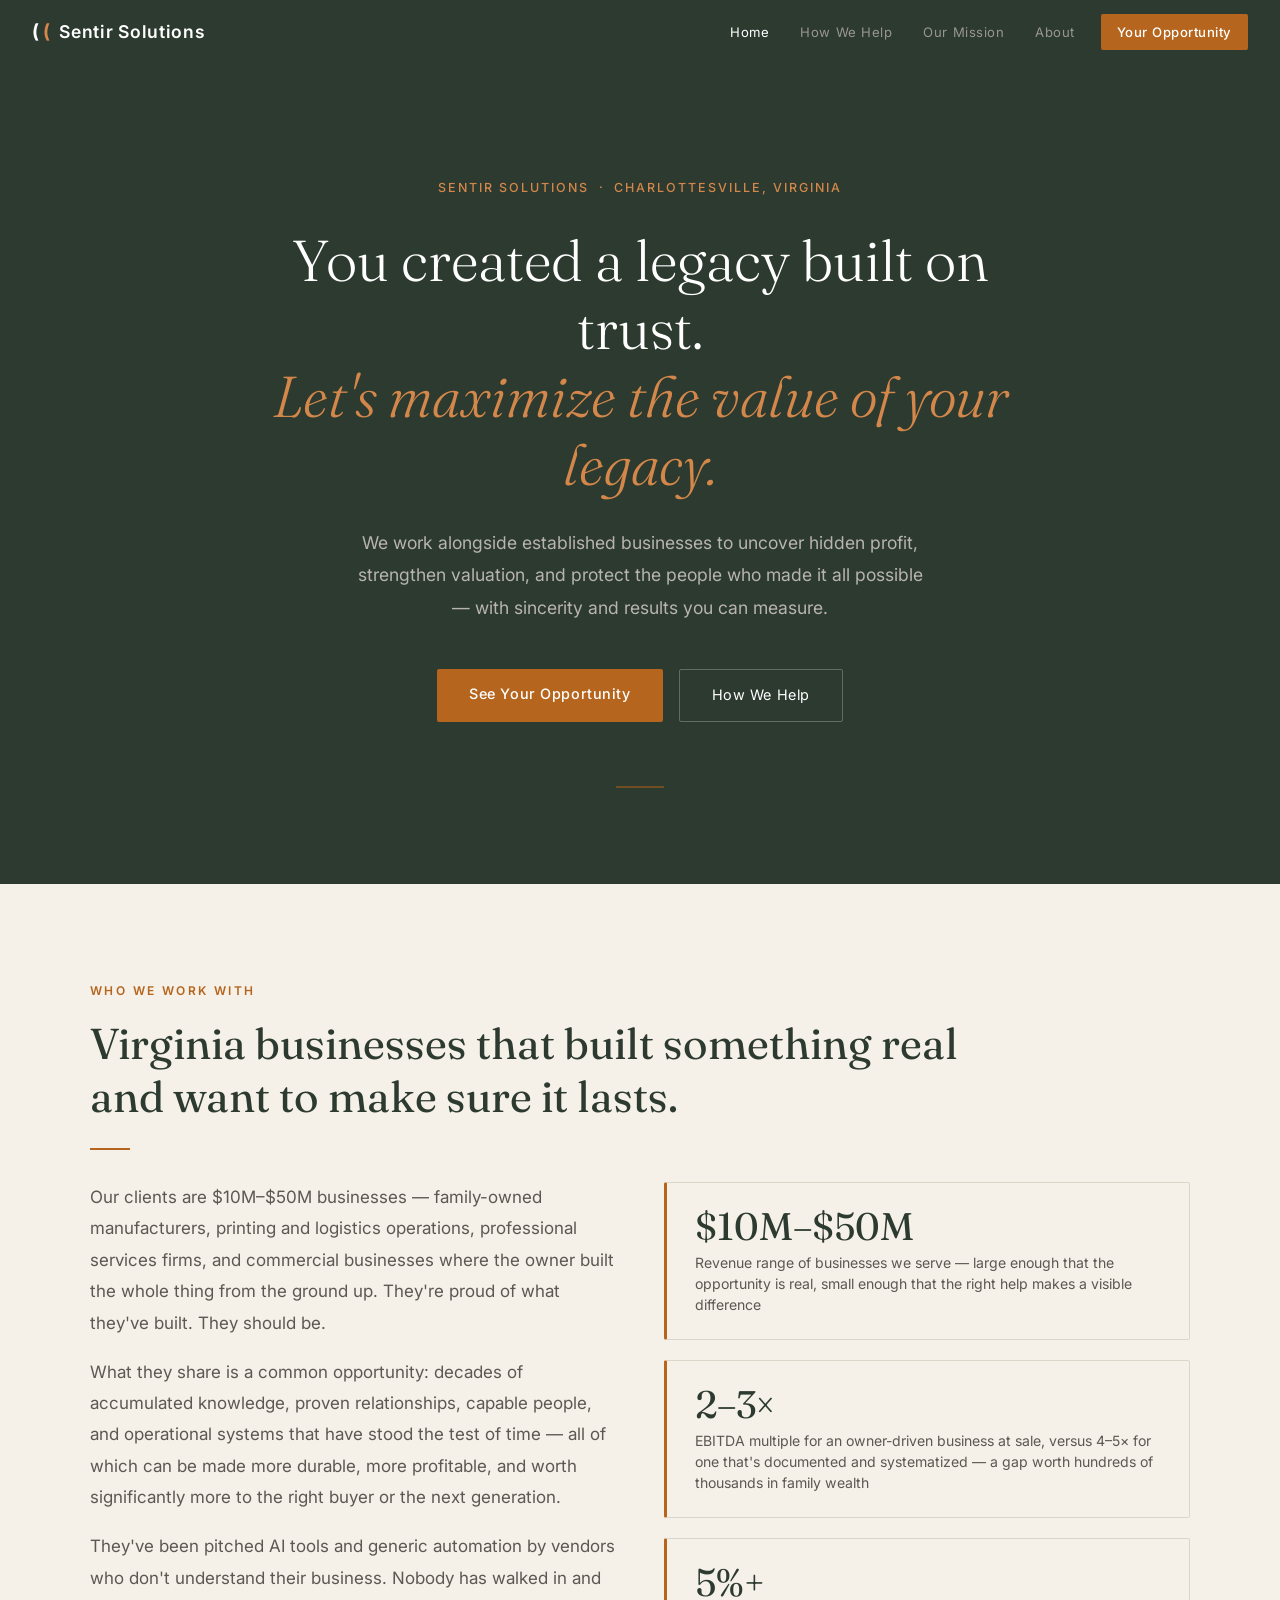
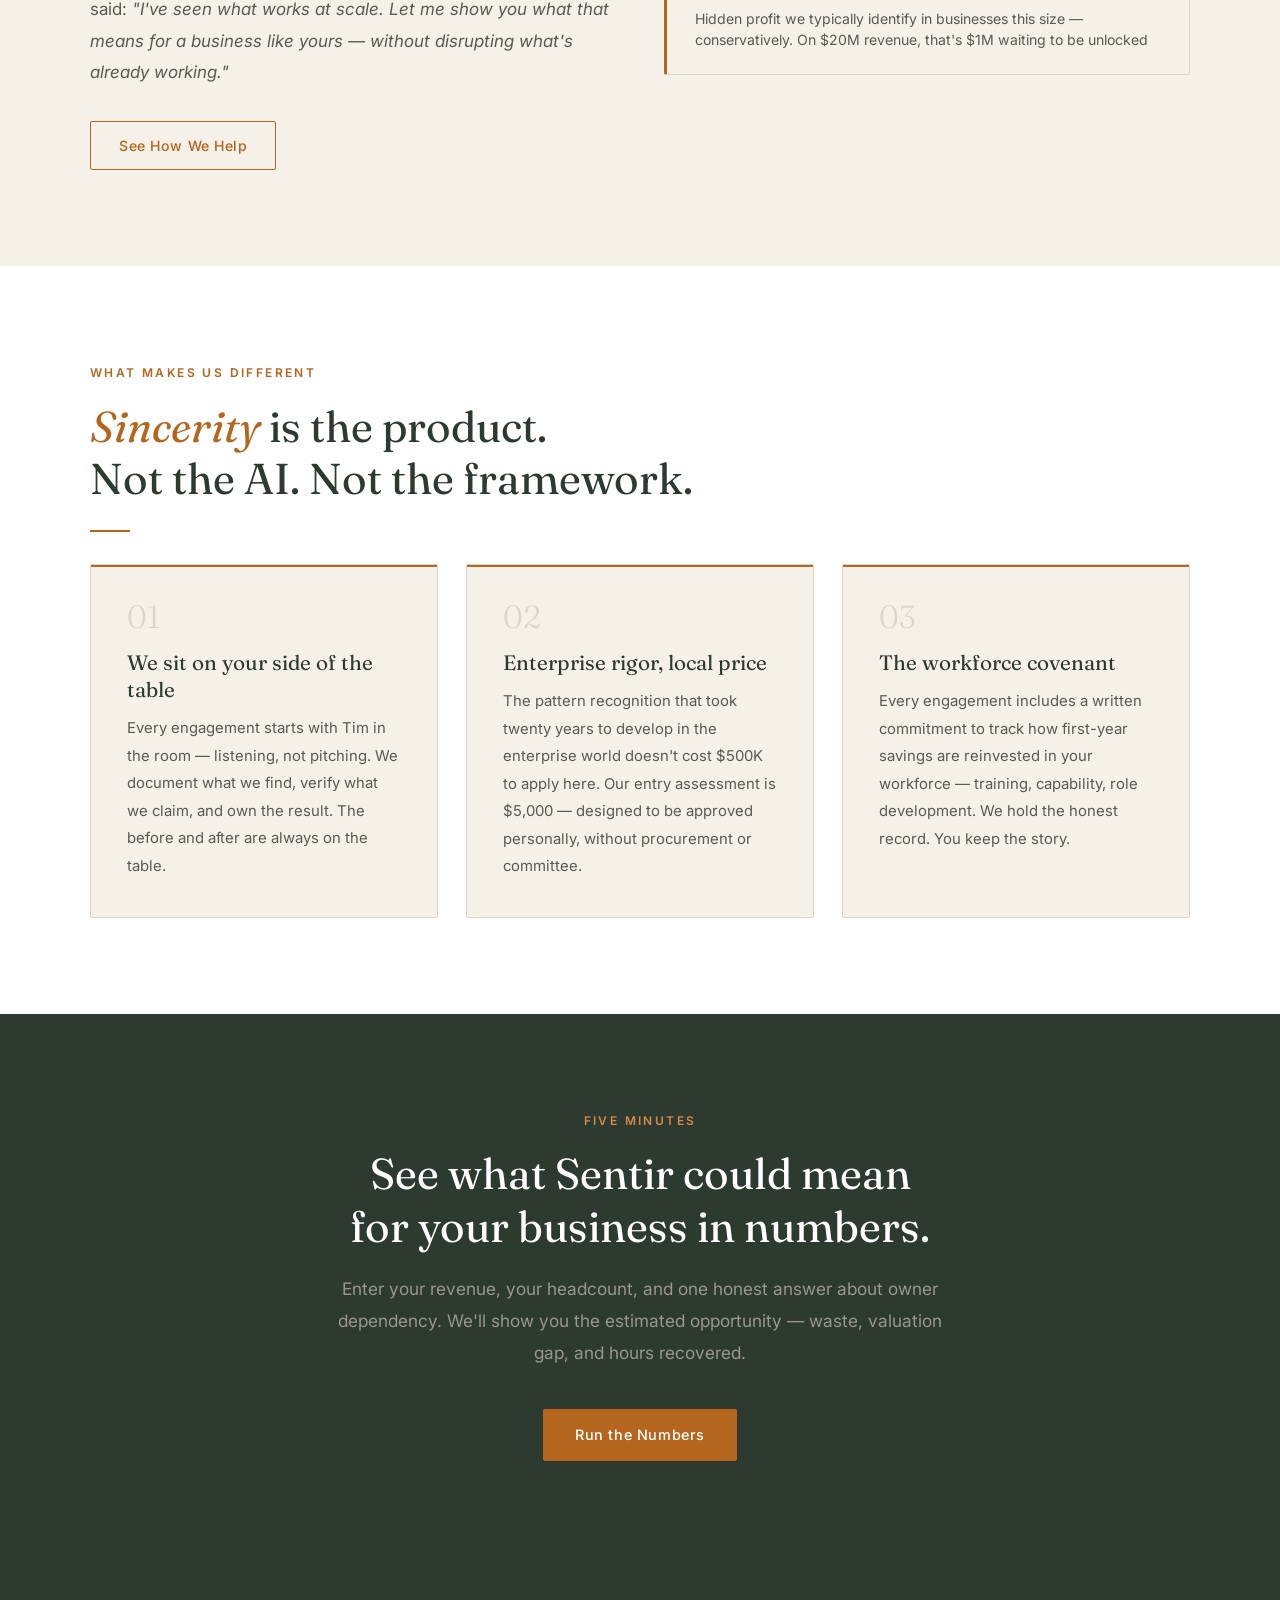
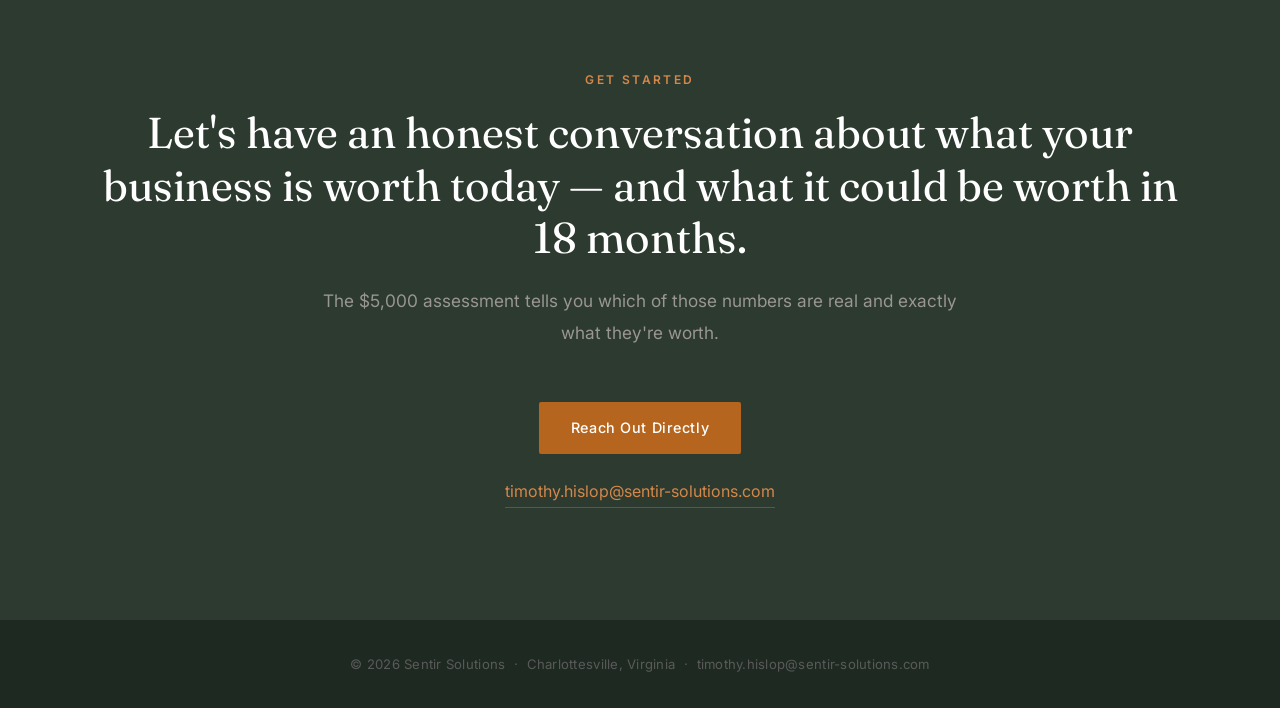
==== index.html @ d2f342bb "fix to site scrolling and mail message" ====
<!DOCTYPE html>
<html lang="en">
<head>
  <meta charset="UTF-8" />
  <meta name="viewport" content="width=device-width, initial-scale=1.0" />
  <title>Sentir Solutions — Real Results for Established Businesses</title>
  <meta name="description" content="Sentir helps Virginia businesses ($10M–$50M) unlock hidden profit, strengthen their people and systems, and increase valuation — with sincerity and measurable results." />
  <link rel="preconnect" href="https://fonts.googleapis.com" />
  <link rel="preconnect" href="https://fonts.gstatic.com" crossorigin />
  <link href="https://fonts.googleapis.com/css2?family=Fraunces:ital,opsz,wght@0,9..144,300;0,9..144,400;0,9..144,600;1,9..144,300&family=Inter:wght@300;400;500;600&display=swap" rel="stylesheet" />
  <link rel="stylesheet" href="css/styles.css" />
</head>
<body>

  <nav>
    <a class="nav-logo" href="index.html"><span class="mark-pipe1">(</span><span class="mark-pipe2">(</span> Sentir Solutions</a>
    <div class="nav-links">
      <a href="index.html" class="nav-link active">Home</a>
      <a href="how-we-help.html" class="nav-link">How We Help</a>
      <a href="mission.html" class="nav-link">Our Mission</a>
      <a href="about.html" class="nav-link">About</a>
      <a href="opportunity.html" class="nav-link cta">Your Opportunity</a>
    </div>
  </nav>

  <!-- HERO -->
  <section class="hero">
    <p class="hero-eyebrow">Sentir Solutions &nbsp;·&nbsp; Charlottesville, Virginia</p>
    <h1>You created a legacy built on trust.<br /><em>Let's maximize the value of your legacy.</em></h1>
    <p class="hero-sub">
      We work alongside established businesses to uncover hidden profit, strengthen valuation,
      and protect the people who made it all possible — with sincerity and results you can measure.
    </p>
    <div class="hero-actions">
      <a href="opportunity.html" class="btn-primary">See Your Opportunity</a>
      <a href="how-we-help.html" class="btn-ghost">How We Help</a>
    </div>
    <div class="hero-rule"></div>
  </section>

  <!-- WHO WE WORK WITH -->
  <section>
    <div class="container">
      <p class="section-label fade-in">Who We Work With</p>
      <h2 class="fade-in">Virginia businesses that built something real<br />and want to make sure it lasts.</h2>
      <div class="divider fade-in"></div>
      <div style="display:grid; grid-template-columns:1fr 1fr; gap:3rem; margin-top:1rem;" class="two-col">
        <div class="fade-in">
          <p style="color:var(--muted); margin-bottom:1.1rem;">
            Our clients are $10M–$50M businesses — family-owned manufacturers, printing and logistics operations,
            professional services firms, and commercial businesses where the owner built the whole thing
            from the ground up. They're proud of what they've built. They should be.
          </p>
          <p style="color:var(--muted); margin-bottom:1.1rem;">
            What they share is a common opportunity: decades of accumulated knowledge, proven relationships,
            capable people, and operational systems that have stood the test of time — all of which
            can be made more durable, more profitable, and worth significantly more to the right buyer
            or the next generation.
          </p>
          <p style="color:var(--muted);">
            They've been pitched AI tools and generic automation by vendors who don't understand
            their business. Nobody has walked in and said: <em>"I've seen what works at scale.
            Let me show you what that means for a business like yours — without disrupting what's already working."</em>
          </p>
          <div style="margin-top:2rem;">
            <a href="how-we-help.html" class="btn-outline">See How We Help</a>
          </div>
        </div>
        <div style="display:flex; flex-direction:column; gap:1.25rem;" class="fade-in">
          <div class="stat-card">
            <div class="number">$10M–$50M</div>
            <div class="label">Revenue range of businesses we serve — large enough that the opportunity is real, small enough that the right help makes a visible difference</div>
          </div>
          <div class="stat-card">
            <div class="number">2–3×</div>
            <div class="label">EBITDA multiple for an owner-driven business at sale, versus 4–5× for one that's documented and systematized — a gap worth hundreds of thousands in family wealth</div>
          </div>
          <div class="stat-card">
            <div class="number">5%+</div>
            <div class="label">Hidden profit we typically identify in businesses this size — conservatively. On $20M revenue, that's $1M waiting to be unlocked</div>
          </div>
        </div>
      </div>
    </div>
  </section>

  <!-- WHAT MAKES SENTIR DIFFERENT -->
  <section class="alt">
    <div class="container">
      <p class="section-label fade-in">What Makes Us Different</p>
      <h2 class="fade-in"><em>Sincerity</em> is the product.<br />Not the AI. Not the framework.</h2>
      <div class="divider fade-in"></div>
      <div style="display:grid; grid-template-columns:repeat(3,1fr); gap:1.75rem; margin-top:1rem;" class="three-col">
        <div class="card fade-in">
          <div class="card-number">01</div>
          <h3>We sit on your side of the table</h3>
          <p style="font-size:0.93rem; color:var(--muted);">
            Every engagement starts with Tim in the room — listening, not pitching.
            We document what we find, verify what we claim, and own the result.
            The before and after are always on the table.
          </p>
        </div>
        <div class="card fade-in">
          <div class="card-number">02</div>
          <h3>Enterprise rigor, local price</h3>
          <p style="font-size:0.93rem; color:var(--muted);">
            The pattern recognition that took twenty years to develop in the enterprise world
            doesn't cost $500K to apply here. Our entry assessment is $5,000 — designed
            to be approved personally, without procurement or committee.
          </p>
        </div>
        <div class="card fade-in">
          <div class="card-number">03</div>
          <h3>The workforce covenant</h3>
          <p style="font-size:0.93rem; color:var(--muted);">
            Every engagement includes a written commitment to track how first-year savings
            are reinvested in your workforce — training, capability, role development.
            We hold the honest record. You keep the story.
          </p>
        </div>
      </div>
    </div>
  </section>

  <!-- CALCULATOR CTA -->
  <section style="background:var(--dark); color:#fff; text-align:center; padding:6rem 2rem;">
    <div class="container">
      <p class="section-label light fade-in">Five Minutes</p>
      <h2 class="light fade-in">See what Sentir could mean<br />for your business in numbers.</h2>
      <p class="lead light fade-in" style="margin:1.25rem auto 2.5rem;">
        Enter your revenue, your headcount, and one honest answer about owner dependency.
        We'll show you the estimated opportunity — waste, valuation gap, and hours recovered.
      </p>
      <a href="opportunity.html" class="btn-primary fade-in">Run the Numbers</a>
    </div>
  </section>

  <!-- CONTACT -->
  <section class="contact-section">
    <div class="container">
      <p class="section-label light fade-in">Get Started</p>
      <h2 class="light fade-in">
        Let's have an honest conversation about what your business is worth today —
        and what it could be worth in 18 months.
      </h2>
      <p class="lead light fade-in" style="margin:1.25rem auto 0;">
        The $5,000 assessment tells you which of those numbers are real and exactly what they're worth.
      </p>
      <br />
      <a class="btn-primary fade-in" href="mailto:timothy.hislop@sentir-solutions.com" style="margin-top:1.5rem;">
        Reach Out Directly
      </a>
      <br />
      <a class="contact-email fade-in" href="mailto:timothy.hislop@sentir-solutions.com">timothy.hislop@sentir-solutions.com</a>
    </div>
  </section>

  <footer>
    <p>© 2026 Sentir Solutions &nbsp;·&nbsp; Charlottesville, Virginia &nbsp;·&nbsp;
      <a href="mailto:timothy.hislop@sentir-solutions.com">timothy.hislop@sentir-solutions.com</a>
    </p>
  </footer>

  <script>
    const observer = new IntersectionObserver(
      (entries) => entries.forEach(e => e.isIntersecting && e.target.classList.add('visible')),
      { threshold: 0.12, rootMargin: '0px 0px -40px 0px' }
    );
    document.querySelectorAll('.fade-in').forEach(el => observer.observe(el));
  </script>
</body>
</html>
---- css/styles.css ----
/* ============================================================
   Sentir Solutions — Shared Stylesheet
   ============================================================ */

*, *::before, *::after { box-sizing: border-box; margin: 0; padding: 0; }

:root {
  --bg:        #F5F0E8;  /* Cream — background / fills */
  --bg-alt:    #FFFFFF;  /* White — base */
  --dark:      #2C3A2F;  /* Forest Green — primary dominant */
  --darker:    #1E2A21;  /* Deeper Forest Green — footer */
  --text:      #1A1A1A;
  --muted:     #5C5852;
  --accent:    #B5651D;  /* Copper — accent / contrast */
  --accent-lt: #D4874A;  /* Copper light — for use on dark green backgrounds */
  --border:    #DDD6C8;
  --max:       1100px;
  --nav-h:     64px;
}

html { scroll-behavior: smooth; }

body {
  font-family: 'Inter', sans-serif;
  background: var(--bg);
  color: var(--text);
  font-size: 17px;
  line-height: 1.7;
  -webkit-font-smoothing: antialiased;
}

/* ── GOOGLE FONTS IMPORT ── */
/* Each page links this CSS file after the Google Fonts link tag */

/* ── NAV ── */
nav {
  position: sticky;
  top: 0;
  z-index: 100;
  background: var(--dark);
  padding: 0 2rem;
  height: var(--nav-h);
  display: flex;
  align-items: center;
  justify-content: space-between;
  gap: 1rem;
}

.nav-logo {
  font-family: 'Inter', sans-serif;
  font-weight: 600;
  font-size: 1.1rem;
  color: #FFFFFF;
  letter-spacing: 0.04em;
  text-decoration: none;
  flex-shrink: 0;
  display: flex;
  align-items: center;
  gap: 0.4rem;
}

/* || Sentir Solutions wordmark — Forest Green bg: pipe1=white, pipe2=copper */
.mark-pipe1 {
  color: #FFFFFF;
  font-size: 1.2rem;
  font-weight: 700;
  letter-spacing: -0.1em;
  line-height: 1;
}

.mark-pipe2 {
  color: var(--accent-lt); /* copper on green background */
  font-size: 1.2rem;
  font-weight: 700;
  letter-spacing: 0;
  line-height: 1;
  margin-right: 0.15rem;
}

.nav-links {
  display: flex;
  align-items: center;
  gap: 0.25rem;
}

.nav-link {
  font-family: 'Inter', sans-serif;
  font-size: 0.82rem;
  font-weight: 400;
  letter-spacing: 0.04em;
  color: #9A9690;
  text-decoration: none;
  padding: 0.4rem 0.85rem;
  border-radius: 2px;
  transition: color 0.2s;
  white-space: nowrap;
}

.nav-link:hover { color: #FFFFFF; }
.nav-link.active { color: #FFFFFF; }

.nav-link.cta {
  background: var(--accent);
  color: #FFFFFF;
  font-weight: 500;
  margin-left: 0.5rem;
  padding: 0.45rem 1rem;
  transition: background 0.2s;
}

.nav-link.cta:hover { background: var(--accent-lt); color: #FFFFFF; }
.nav-link.cta.active { background: var(--accent-lt); }

/* ── HERO ── */
.hero {
  background: var(--dark);
  color: #FFFFFF;
  padding: 7rem 2rem 6rem;
  text-align: center;
}

.hero-eyebrow {
  font-size: 0.78rem;
  font-weight: 500;
  letter-spacing: 0.16em;
  text-transform: uppercase;
  color: var(--accent-lt);
  margin-bottom: 1.75rem;
}

.hero h1 {
  font-family: 'Fraunces', serif;
  font-weight: 300;
  font-size: clamp(2.2rem, 5vw, 3.6rem);
  line-height: 1.18;
  max-width: 820px;
  margin: 0 auto 1.75rem;
  color: #FFFFFF;
}

.hero h1 em { font-style: italic; color: var(--accent-lt); }

.hero-sub {
  font-size: 1.1rem;
  color: #B8B4AF;
  max-width: 580px;
  margin: 0 auto 2.75rem;
  line-height: 1.85;
}

.hero-actions {
  display: flex;
  gap: 1rem;
  justify-content: center;
  flex-wrap: wrap;
}

.hero-rule {
  width: 48px;
  height: 2px;
  background: var(--accent);
  margin: 4rem auto 0;
  opacity: 0.5;
}

/* ── BUTTONS ── */
.btn-primary {
  display: inline-block;
  background: var(--accent);
  color: #FFFFFF;
  text-decoration: none;
  font-size: 0.9rem;
  font-weight: 500;
  letter-spacing: 0.04em;
  padding: 0.85rem 2rem;
  border-radius: 2px;
  border: none;
  cursor: pointer;
  transition: background 0.2s;
  font-family: 'Inter', sans-serif;
}

.btn-primary:hover { background: var(--accent-lt); }

.btn-ghost {
  display: inline-block;
  background: transparent;
  color: #FFFFFF;
  text-decoration: none;
  font-size: 0.9rem;
  font-weight: 400;
  letter-spacing: 0.04em;
  padding: 0.85rem 2rem;
  border-radius: 2px;
  border: 1px solid rgba(255,255,255,0.25);
  cursor: pointer;
  transition: border-color 0.2s, color 0.2s;
  font-family: 'Inter', sans-serif;
}

.btn-ghost:hover { border-color: var(--accent-lt); color: var(--accent-lt); }

.btn-outline {
  display: inline-block;
  background: transparent;
  color: var(--accent);
  text-decoration: none;
  font-size: 0.88rem;
  font-weight: 500;
  letter-spacing: 0.04em;
  padding: 0.75rem 1.75rem;
  border-radius: 2px;
  border: 1px solid var(--accent);
  cursor: pointer;
  transition: background 0.2s, color 0.2s;
  font-family: 'Inter', sans-serif;
}

.btn-outline:hover { background: var(--accent); color: #FFFFFF; }

/* ── LAYOUT ── */
.container {
  max-width: var(--max);
  margin: 0 auto;
}

section { padding: 6rem 2rem; }
section.alt { background: var(--bg-alt); }
section.dark { background: var(--dark); color: #FFFFFF; }

/* ── TYPOGRAPHY ── */
.section-label {
  font-size: 0.75rem;
  font-weight: 600;
  letter-spacing: 0.2em;
  text-transform: uppercase;
  color: var(--accent);
  margin-bottom: 1rem;
}

.section-label.light { color: var(--accent-lt); }

h2 {
  font-family: 'Fraunces', serif;
  font-weight: 400;
  font-size: clamp(1.8rem, 3.5vw, 2.7rem);
  line-height: 1.22;
  color: var(--dark);
  margin-bottom: 1.25rem;
}

h2.light { color: #FFFFFF; }
h2 em { font-style: italic; color: var(--accent); }
h2.light em { color: var(--accent-lt); }

h3 {
  font-family: 'Fraunces', serif;
  font-weight: 400;
  font-size: 1.3rem;
  color: var(--dark);
  line-height: 1.3;
  margin-bottom: 0.75rem;
}

.lead {
  font-size: 1.08rem;
  color: var(--muted);
  max-width: 640px;
  line-height: 1.85;
}

.lead.light { color: #9A9690; }

p { line-height: 1.85; }

.divider {
  width: 40px;
  height: 2px;
  background: var(--accent);
  margin: 1.5rem 0 2rem;
}

/* ── CARDS ── */
.card {
  background: var(--bg);
  border: 1px solid var(--border);
  padding: 2.25rem;
  border-radius: 2px;
  position: relative;
}

.card::before {
  content: '';
  position: absolute;
  top: 0; left: 0; right: 0;
  height: 2px;
  background: var(--accent);
}

.card-number {
  font-family: 'Fraunces', serif;
  font-size: 2rem;
  font-weight: 300;
  color: var(--border);
  margin-bottom: 1rem;
  line-height: 1;
}

/* ── STAT CARDS ── */
.stat-card {
  background: var(--bg);
  border: 1px solid var(--border);
  border-left: 3px solid var(--accent);
  padding: 1.5rem 1.75rem;
  border-radius: 2px;
}

.stat-card .number {
  font-family: 'Fraunces', serif;
  font-size: 2.4rem;
  font-weight: 400;
  color: var(--dark);
  line-height: 1;
  margin-bottom: 0.4rem;
}

.stat-card .label {
  font-size: 0.88rem;
  color: var(--muted);
  line-height: 1.5;
}

/* ── CALLOUT BOX ── */
.callout {
  background: var(--dark);
  color: #FFFFFF;
  padding: 2.5rem;
  border-radius: 2px;
}

.callout .callout-label {
  font-size: 0.72rem;
  font-weight: 600;
  letter-spacing: 0.2em;
  text-transform: uppercase;
  color: var(--accent-lt);
  margin-bottom: 1.25rem;
}

.callout blockquote {
  font-family: 'Fraunces', serif;
  font-weight: 300;
  font-size: 1.35rem;
  line-height: 1.55;
  font-style: italic;
}

.callout .callout-note {
  font-size: 0.82rem;
  color: #9A9690;
  margin-top: 1.25rem;
  line-height: 1.6;
}

/* ── CONTACT SECTION ── */
.contact-section {
  background: var(--dark);
  color: #FFFFFF;
  text-align: center;
  padding: 7rem 2rem;
}

.contact-email {
  display: inline-block;
  font-size: 1rem;
  color: var(--accent-lt);
  text-decoration: none;
  border-bottom: 1px solid rgba(196, 160, 106, 0.3);
  padding-bottom: 2px;
  transition: border-color 0.2s;
  margin-top: 1.5rem;
}

.contact-email:hover { border-color: var(--accent-lt); }

/* ── FOOTER ── */
footer {
  background: var(--darker);
  color: #5A5A5A;
  padding: 2rem;
  text-align: center;
  font-size: 0.82rem;
  letter-spacing: 0.02em;
}

footer a { color: #5A5A5A; text-decoration: none; }
footer a:hover { color: var(--accent-lt); }

/* ── FADE IN ── */
.fade-in {
  opacity: 0;
  transform: translateY(18px);
  transition: opacity 0.65s ease, transform 0.65s ease;
}

.fade-in.visible {
  opacity: 1;
  transform: translateY(0);
}

/* ── PAGE HERO (interior pages) ── */
.page-hero {
  background: var(--dark);
  color: #FFFFFF;
  padding: 5rem 2rem 4.5rem;
}

.page-hero h1 {
  font-family: 'Fraunces', serif;
  font-weight: 300;
  font-size: clamp(2rem, 4vw, 3rem);
  line-height: 1.2;
  color: #FFFFFF;
  max-width: 700px;
  margin-bottom: 1rem;
}

.page-hero h1 em { font-style: italic; color: var(--accent-lt); }

.page-hero p {
  font-size: 1.05rem;
  color: #B8B4AF;
  max-width: 560px;
  line-height: 1.85;
}

/* ── RESPONSIVE ── */
@media (max-width: 900px) {
  .two-col { grid-template-columns: 1fr !important; gap: 2.5rem !important; }
  .three-col { grid-template-columns: 1fr !important; }
  .about-sidebar { position: static !important; }
}

@media (max-width: 680px) {
  nav { padding: 0 1.25rem; }
  .nav-links { gap: 0; }
  .nav-link { padding: 0.4rem 0.55rem; font-size: 0.75rem; }
  .nav-link.cta { margin-left: 0.25rem; padding: 0.4rem 0.75rem; }
  .hero { padding: 4.5rem 1.25rem 3.5rem; }
  .page-hero { padding: 3.5rem 1.25rem 3rem; }
  section { padding: 4rem 1.25rem; }
  .contact-section { padding: 5rem 1.25rem; }
}
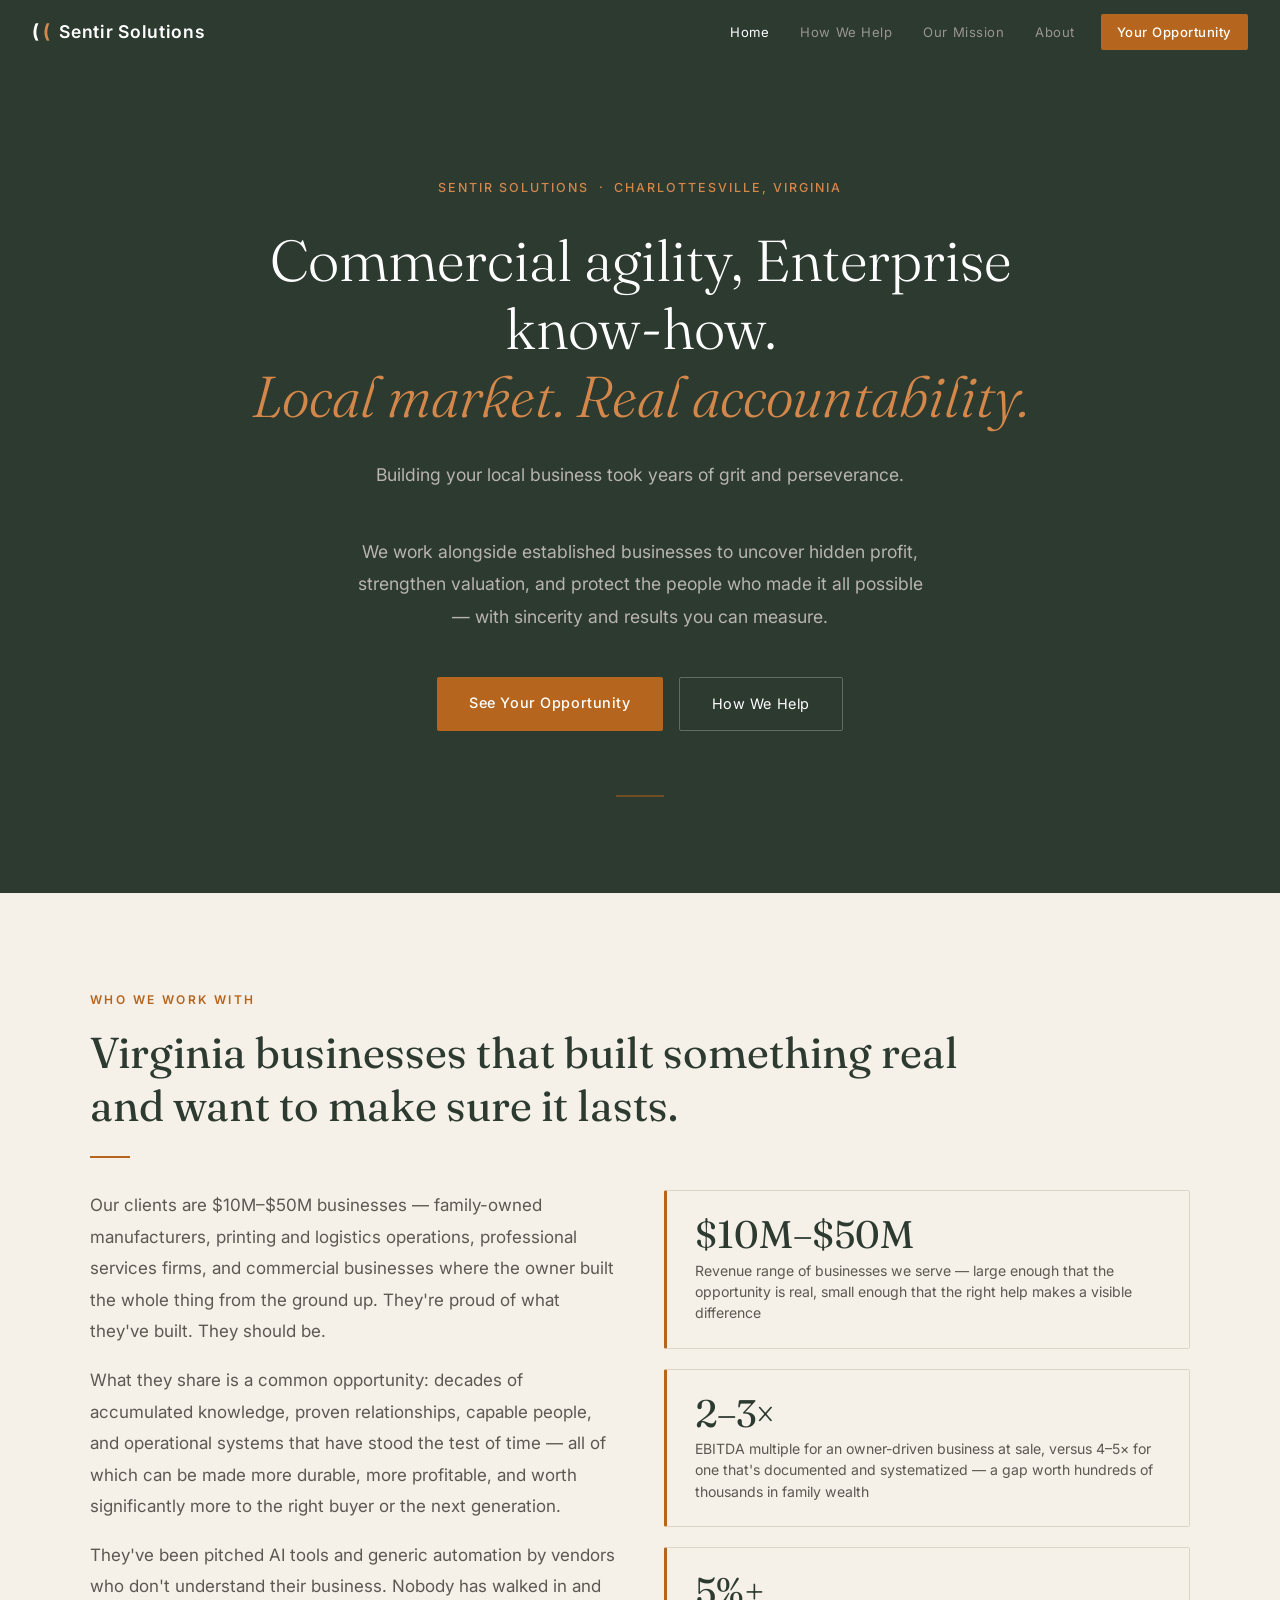
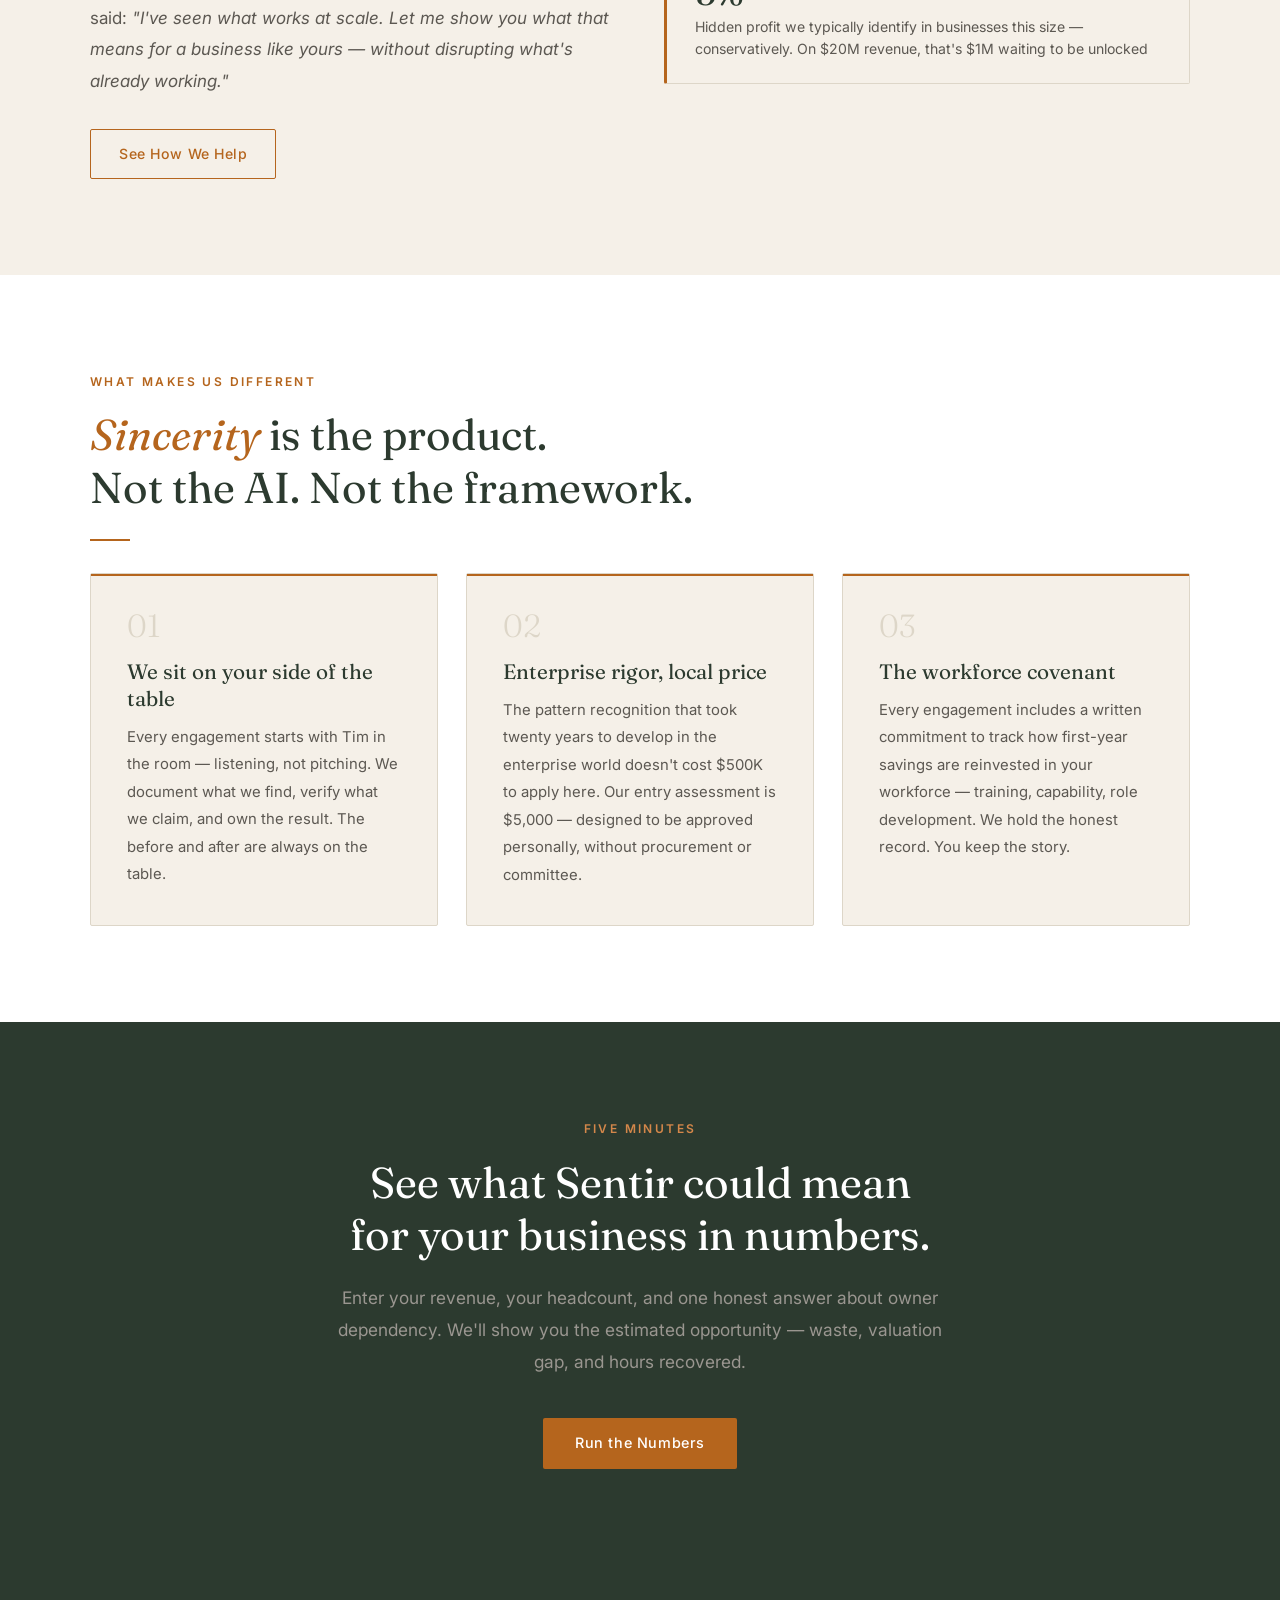
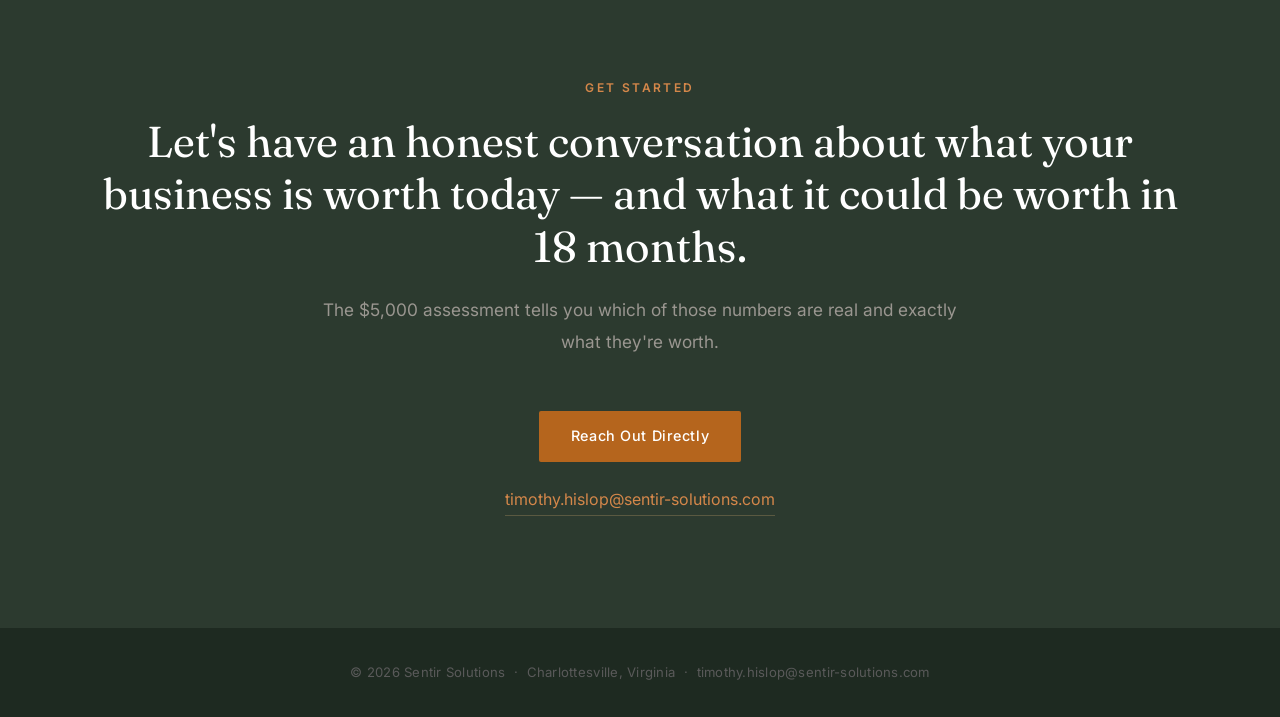
==== commit 57678c83: "Update index.html" ====
--- a/index.html
+++ b/index.html
@@ -26,7 +26,8 @@
   <!-- HERO -->
   <section class="hero">
     <p class="hero-eyebrow">Sentir Solutions &nbsp;·&nbsp; Charlottesville, Virginia</p>
-    <h1>You created a legacy built on trust.<br /><em>Let's maximize the value of your legacy.</em></h1>
+    <h1>Commercial agility, Enterprise know-how.<br /><em>Local market. Real accountability.</em></h1>
+    <p class="hero-sub">Building your local business took years of grit and perseverance.</p>
     <p class="hero-sub">
       We work alongside established businesses to uncover hidden profit, strengthen valuation,
       and protect the people who made it all possible — with sincerity and results you can measure.
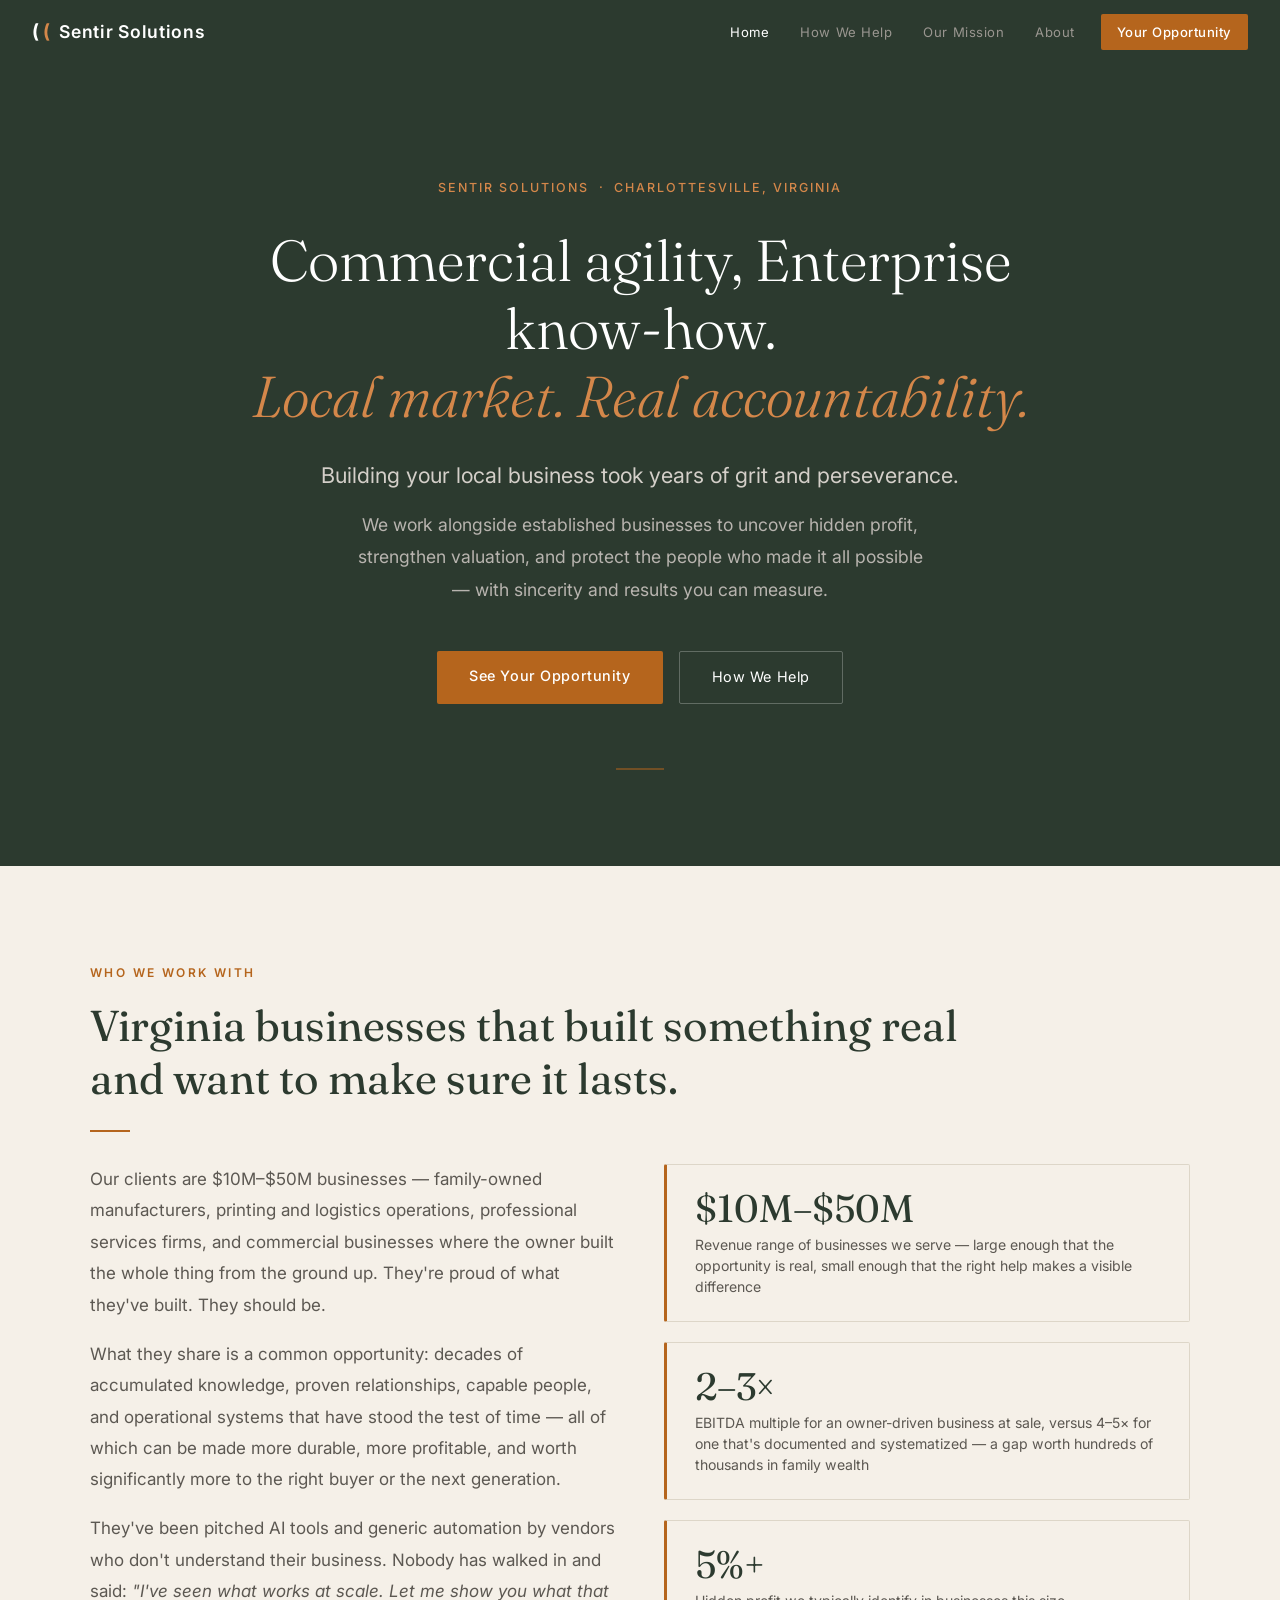
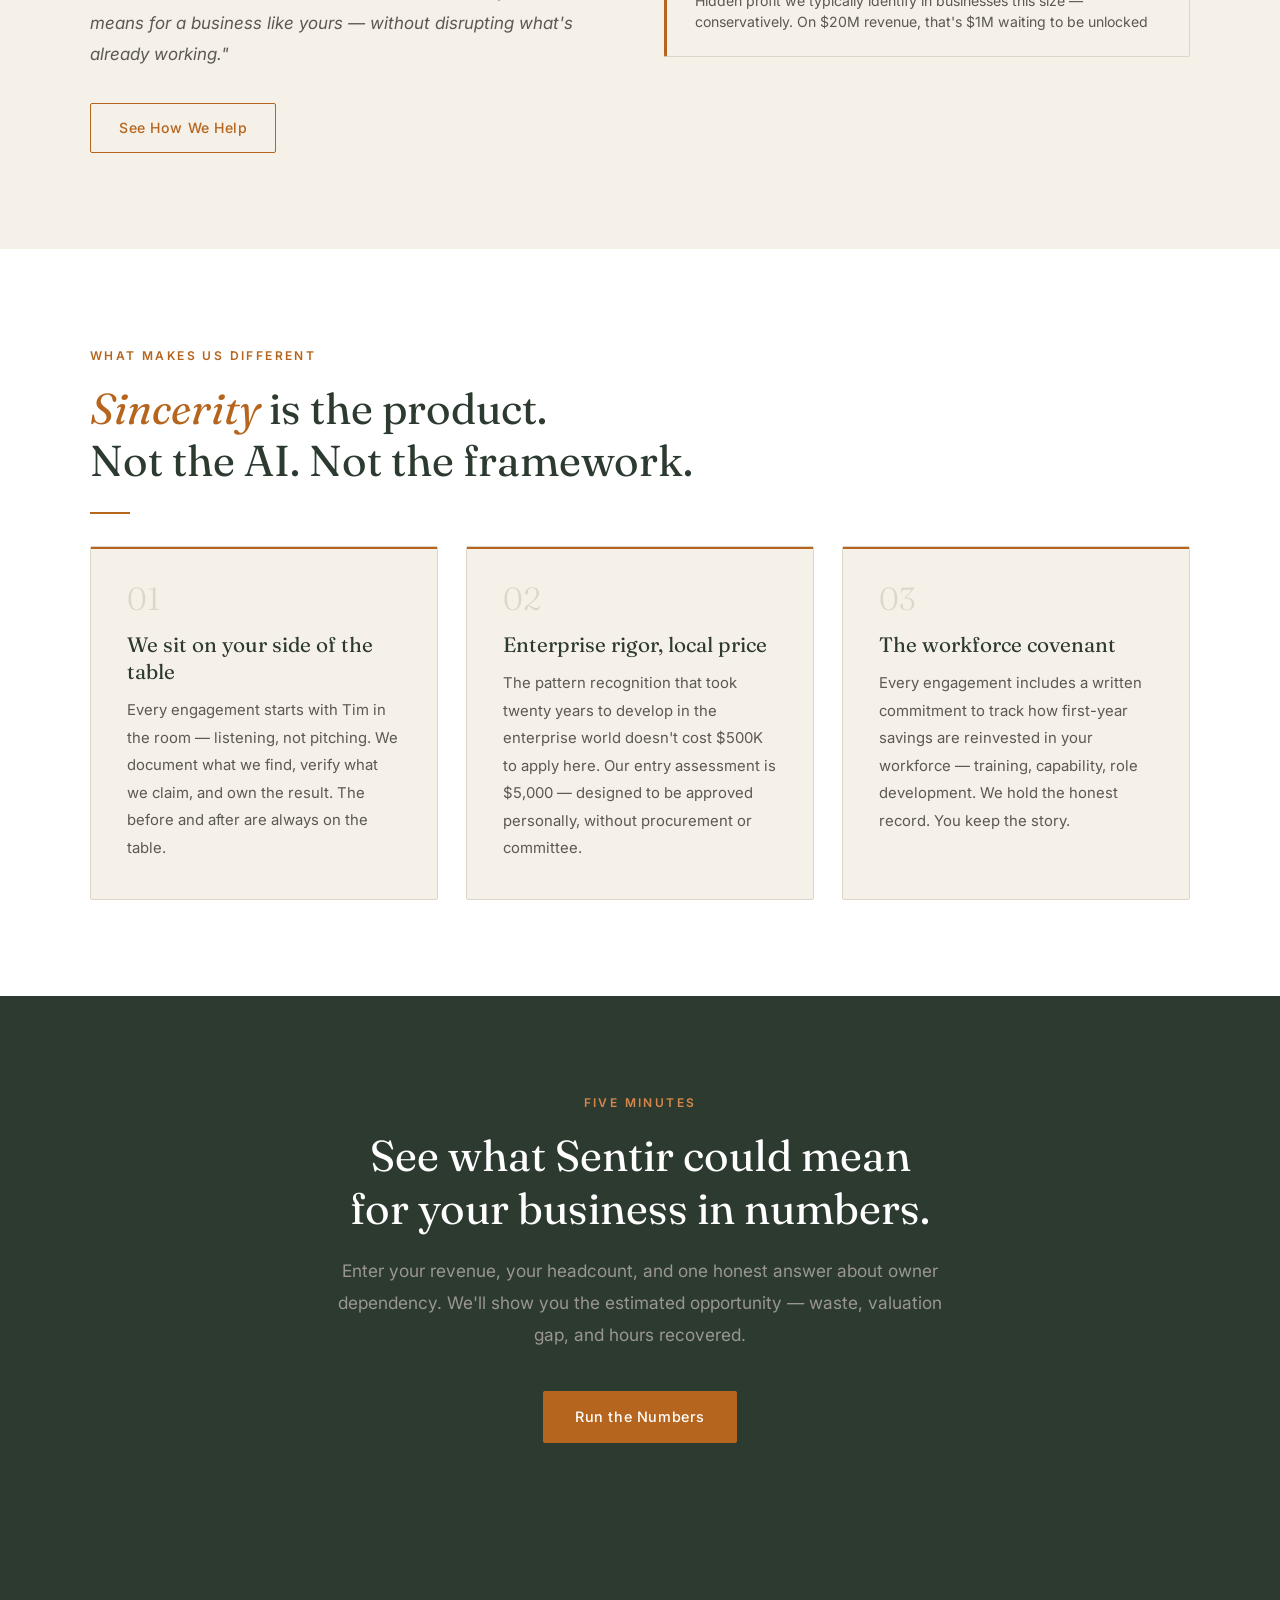
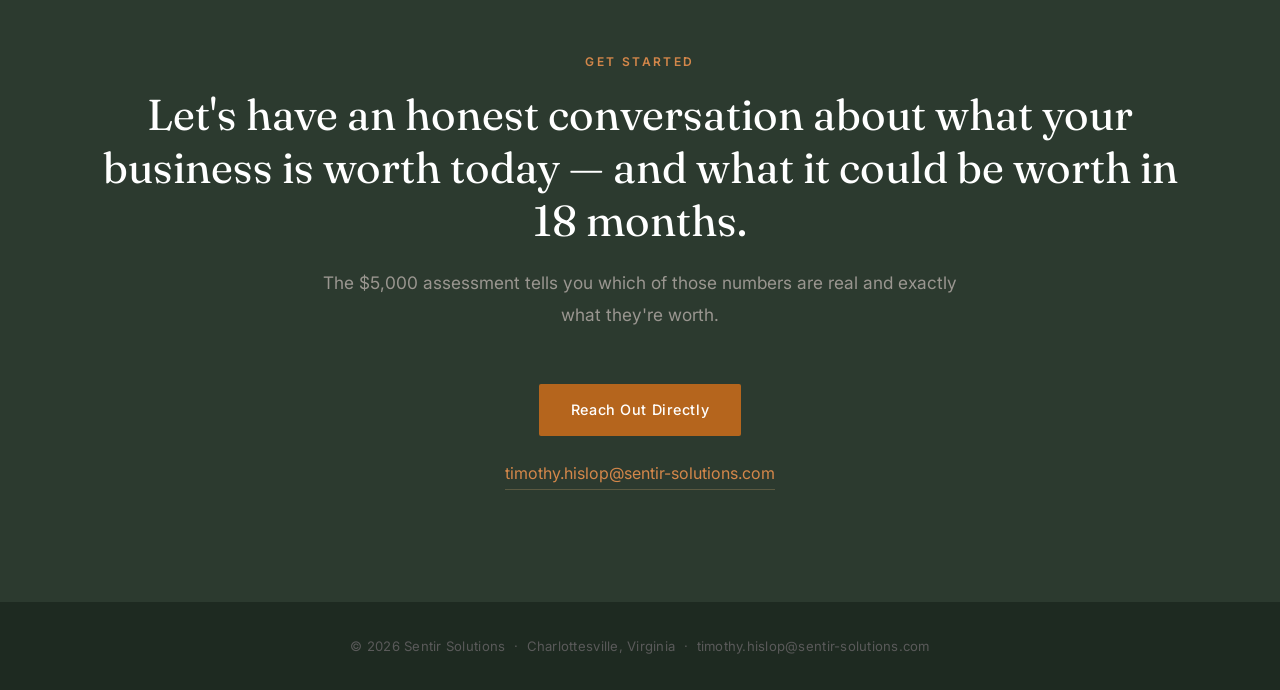
==== commit 5b315a7e: "update pages for new tag line" ====
--- a/index.html
+++ b/index.html
@@ -27,7 +27,7 @@
   <section class="hero">
     <p class="hero-eyebrow">Sentir Solutions &nbsp;·&nbsp; Charlottesville, Virginia</p>
     <h1>Commercial agility, Enterprise know-how.<br /><em>Local market. Real accountability.</em></h1>
-    <p class="hero-sub">Building your local business took years of grit and perseverance.</p>
+    <p class="hero-intro">Building your local business took years of grit and perseverance.</p>
     <p class="hero-sub">
       We work alongside established businesses to uncover hidden profit, strengthen valuation,
       and protect the people who made it all possible — with sincerity and results you can measure.
--- a/css/styles.css
+++ b/css/styles.css
@@ -140,6 +140,14 @@
 
 .hero h1 em { font-style: italic; color: var(--accent-lt); }
 
+.hero-intro {
+  font-size: 1.35rem;
+  color: #D4CFC9;
+  white-space: nowrap;
+  margin: 0 auto 1.1rem;
+  line-height: 1.5;
+}
+
 .hero-sub {
   font-size: 1.1rem;
   color: #B8B4AF;
@@ -450,4 +458,5 @@
   .page-hero { padding: 3.5rem 1.25rem 3rem; }
   section { padding: 4rem 1.25rem; }
   .contact-section { padding: 5rem 1.25rem; }
-}
+  .hero-intro { white-space: normal; font-size: 1.15rem; }
+}
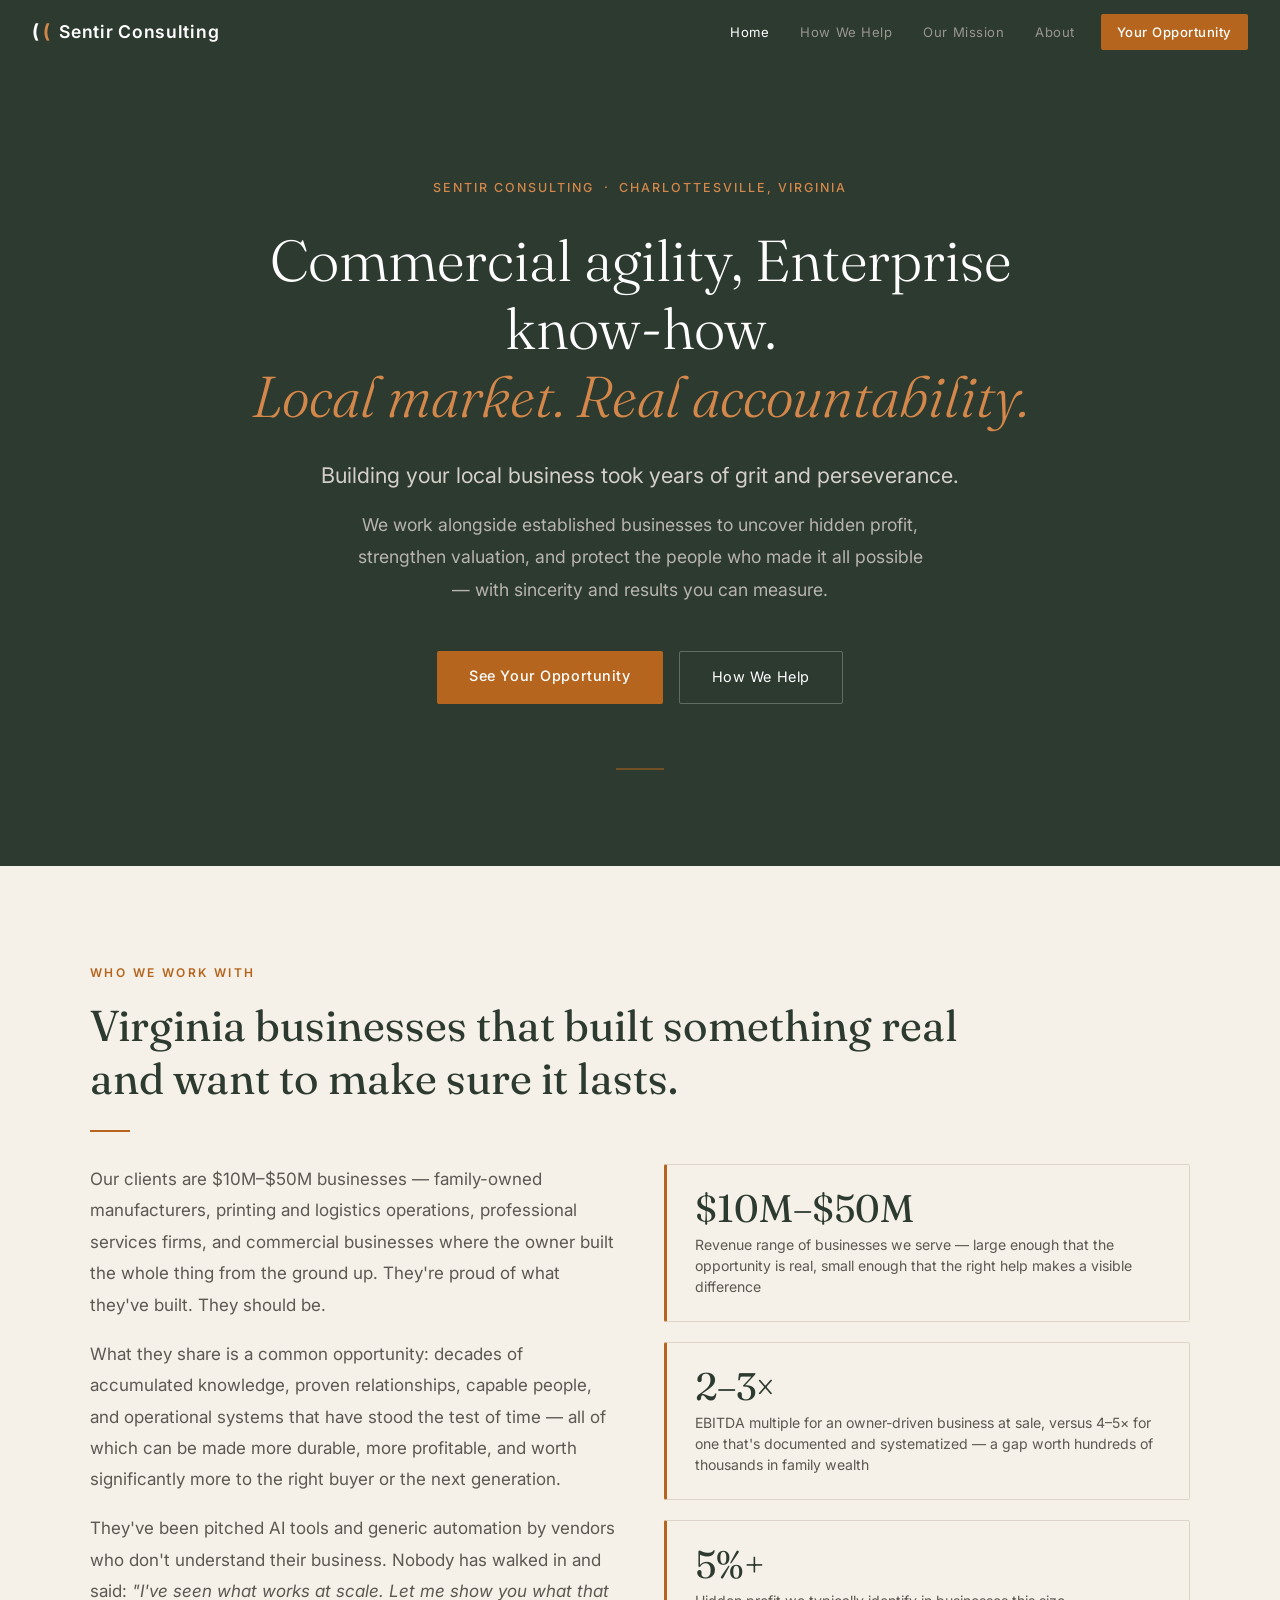
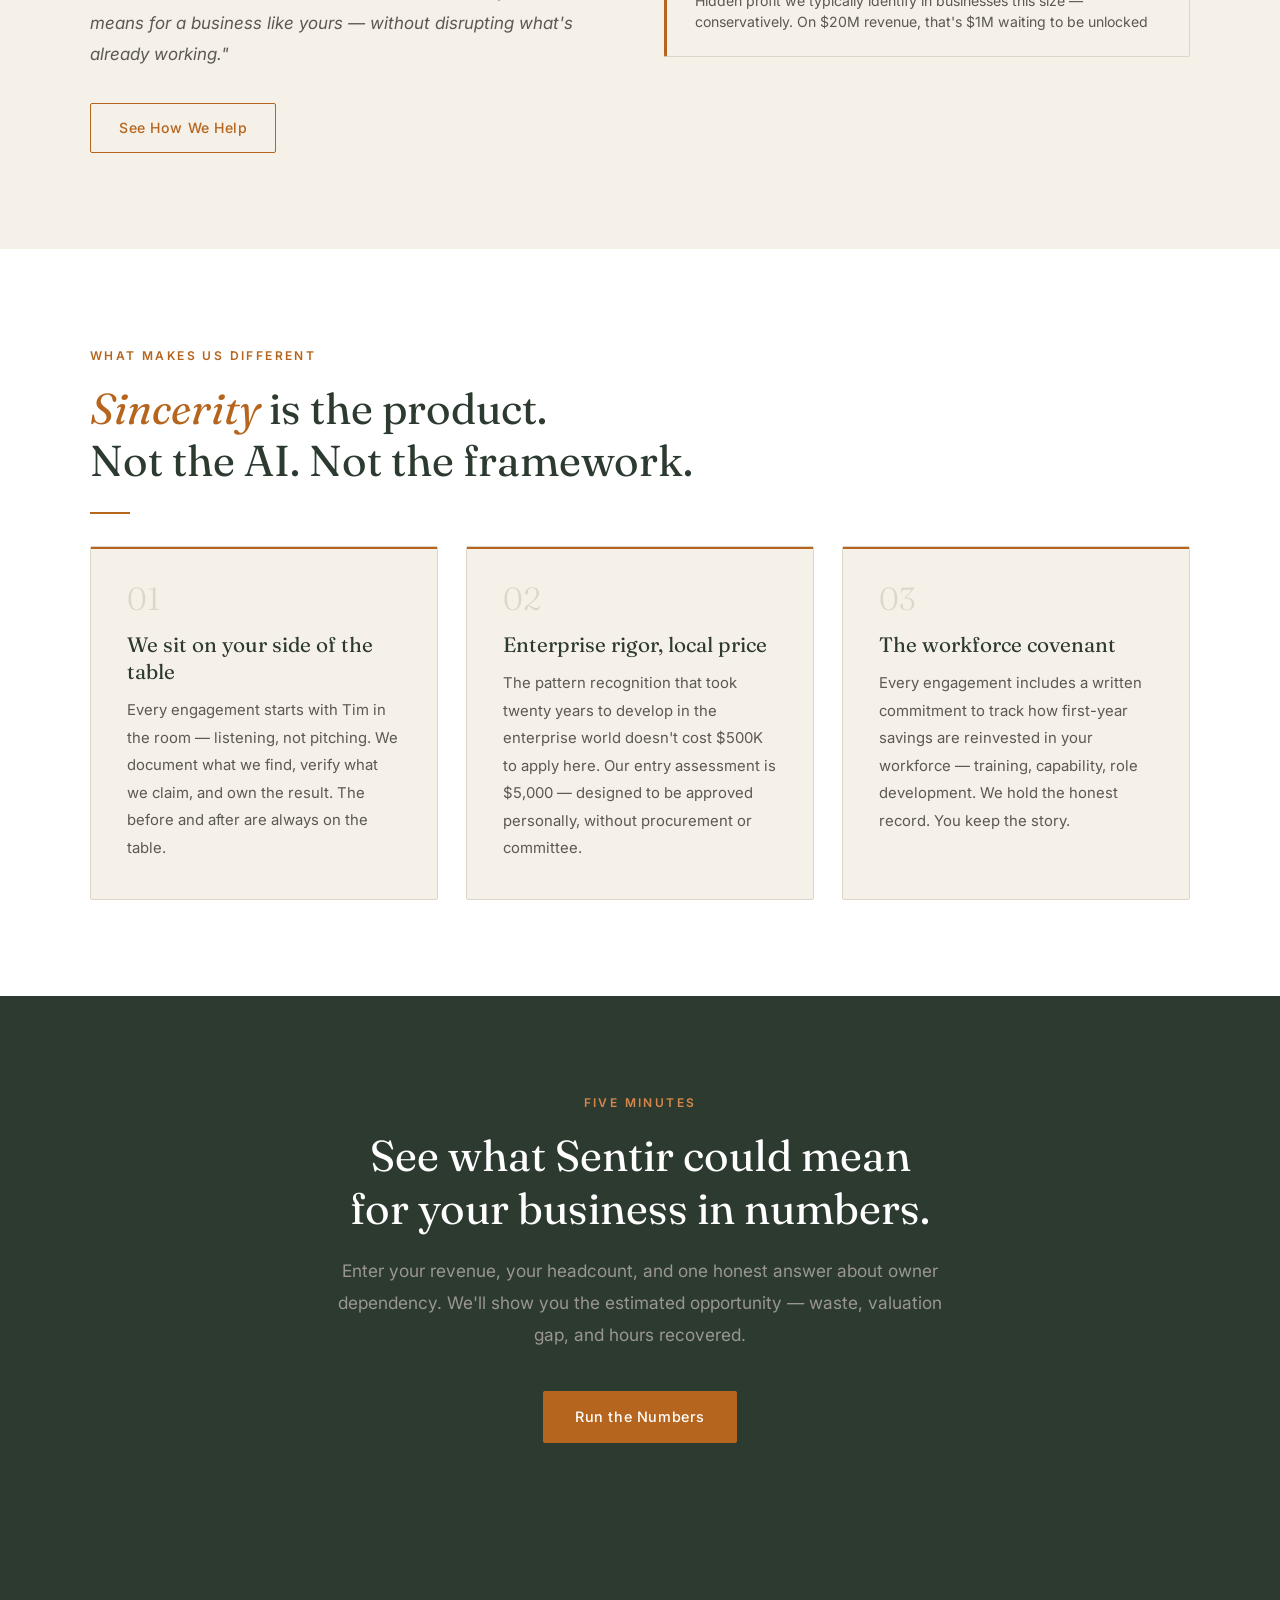
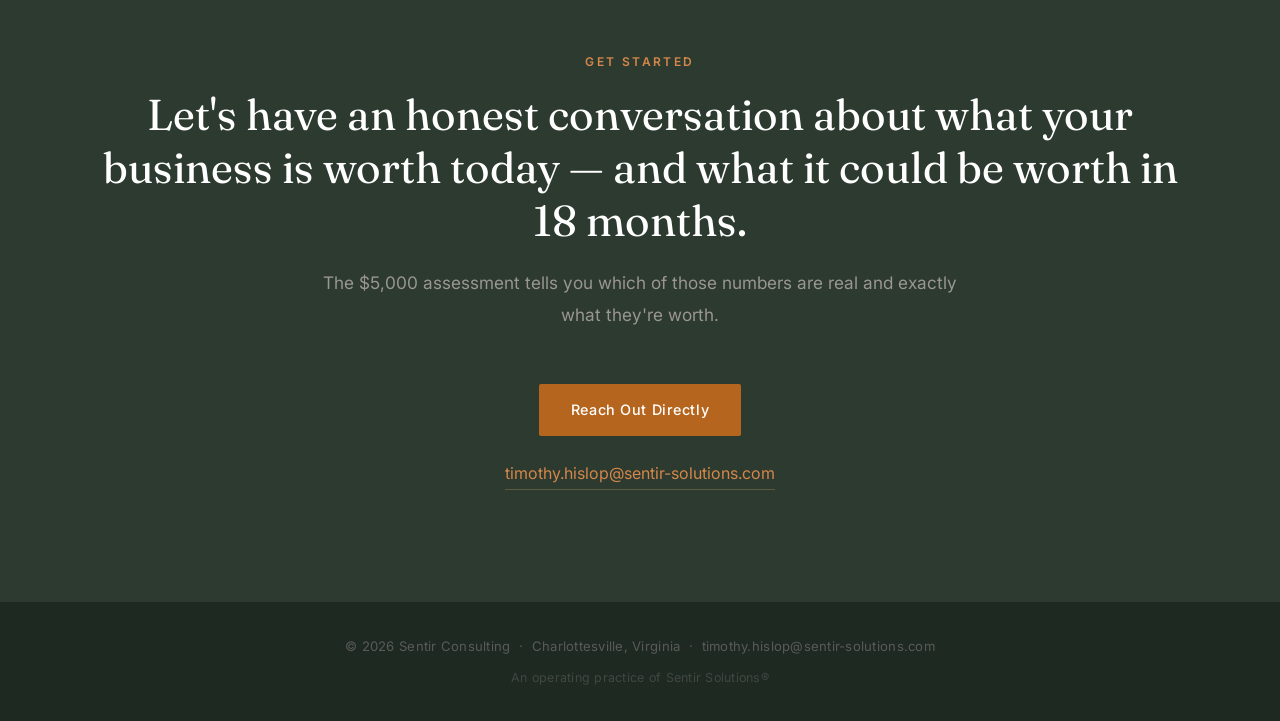
==== commit 56e59648: "Rebrand: Sentir Solutions -> Sentir Consulting throughout; sync website/ folder" ====
--- a/index.html
+++ b/index.html
@@ -3,8 +3,8 @@
 <head>
   <meta charset="UTF-8" />
   <meta name="viewport" content="width=device-width, initial-scale=1.0" />
-  <title>Sentir Solutions — Real Results for Established Businesses</title>
-  <meta name="description" content="Sentir helps Virginia businesses ($10M–$50M) unlock hidden profit, strengthen their people and systems, and increase valuation — with sincerity and measurable results." />
+  <title>Sentir Consulting — Real Results for Established Businesses</title>
+  <meta name="description" content="Sentir Consulting helps Virginia businesses ($10M–$50M) unlock hidden profit, strengthen their people and systems, and increase valuation — with sincerity and measurable results." />
   <link rel="preconnect" href="https://fonts.googleapis.com" />
   <link rel="preconnect" href="https://fonts.gstatic.com" crossorigin />
   <link href="https://fonts.googleapis.com/css2?family=Fraunces:ital,opsz,wght@0,9..144,300;0,9..144,400;0,9..144,600;1,9..144,300&family=Inter:wght@300;400;500;600&display=swap" rel="stylesheet" />
@@ -13,7 +13,7 @@
 <body>
 
   <nav>
-    <a class="nav-logo" href="index.html"><span class="mark-pipe1">(</span><span class="mark-pipe2">(</span> Sentir Solutions</a>
+    <a class="nav-logo" href="index.html"><span class="mark-pipe1">(</span><span class="mark-pipe2">(</span> Sentir Consulting</a>
     <div class="nav-links">
       <a href="index.html" class="nav-link active">Home</a>
       <a href="how-we-help.html" class="nav-link">How We Help</a>
@@ -25,7 +25,7 @@
 
   <!-- HERO -->
   <section class="hero">
-    <p class="hero-eyebrow">Sentir Solutions &nbsp;·&nbsp; Charlottesville, Virginia</p>
+    <p class="hero-eyebrow">Sentir Consulting &nbsp;·&nbsp; Charlottesville, Virginia</p>
     <h1>Commercial agility, Enterprise know-how.<br /><em>Local market. Real accountability.</em></h1>
     <p class="hero-intro">Building your local business took years of grit and perseverance.</p>
     <p class="hero-sub">
@@ -157,10 +157,11 @@
   </section>
 
   <footer>
-    <p>© 2026 Sentir Solutions &nbsp;·&nbsp; Charlottesville, Virginia &nbsp;·&nbsp;
+    <p>© 2026 Sentir Consulting &nbsp;·&nbsp; Charlottesville, Virginia &nbsp;·&nbsp;
       <a href="mailto:timothy.hislop@sentir-solutions.com">timothy.hislop@sentir-solutions.com</a>
     </p>
-  </footer>
+    <p style="margin-top:0.5rem; font-size:0.78rem; opacity:0.6;">An operating practice of <a href="https://sentir-solutions.com" style="color:inherit;">Sentir Solutions®</a></p>
+</footer>
 
   <script>
     const observer = new IntersectionObserver(
--- a/css/styles.css
+++ b/css/styles.css
@@ -1,5 +1,5 @@
 /* ============================================================
-   Sentir Solutions — Shared Stylesheet
+   Sentir Consulting — Shared Stylesheet
    ============================================================ */
 
 *, *::before, *::after { box-sizing: border-box; margin: 0; padding: 0; }
@@ -59,7 +59,7 @@
   gap: 0.4rem;
 }
 
-/* || Sentir Solutions wordmark — Forest Green bg: pipe1=white, pipe2=copper */
+/* || Sentir Consulting wordmark — Forest Green bg: pipe1=white, pipe2=copper */
 .mark-pipe1 {
   color: #FFFFFF;
   font-size: 1.2rem;
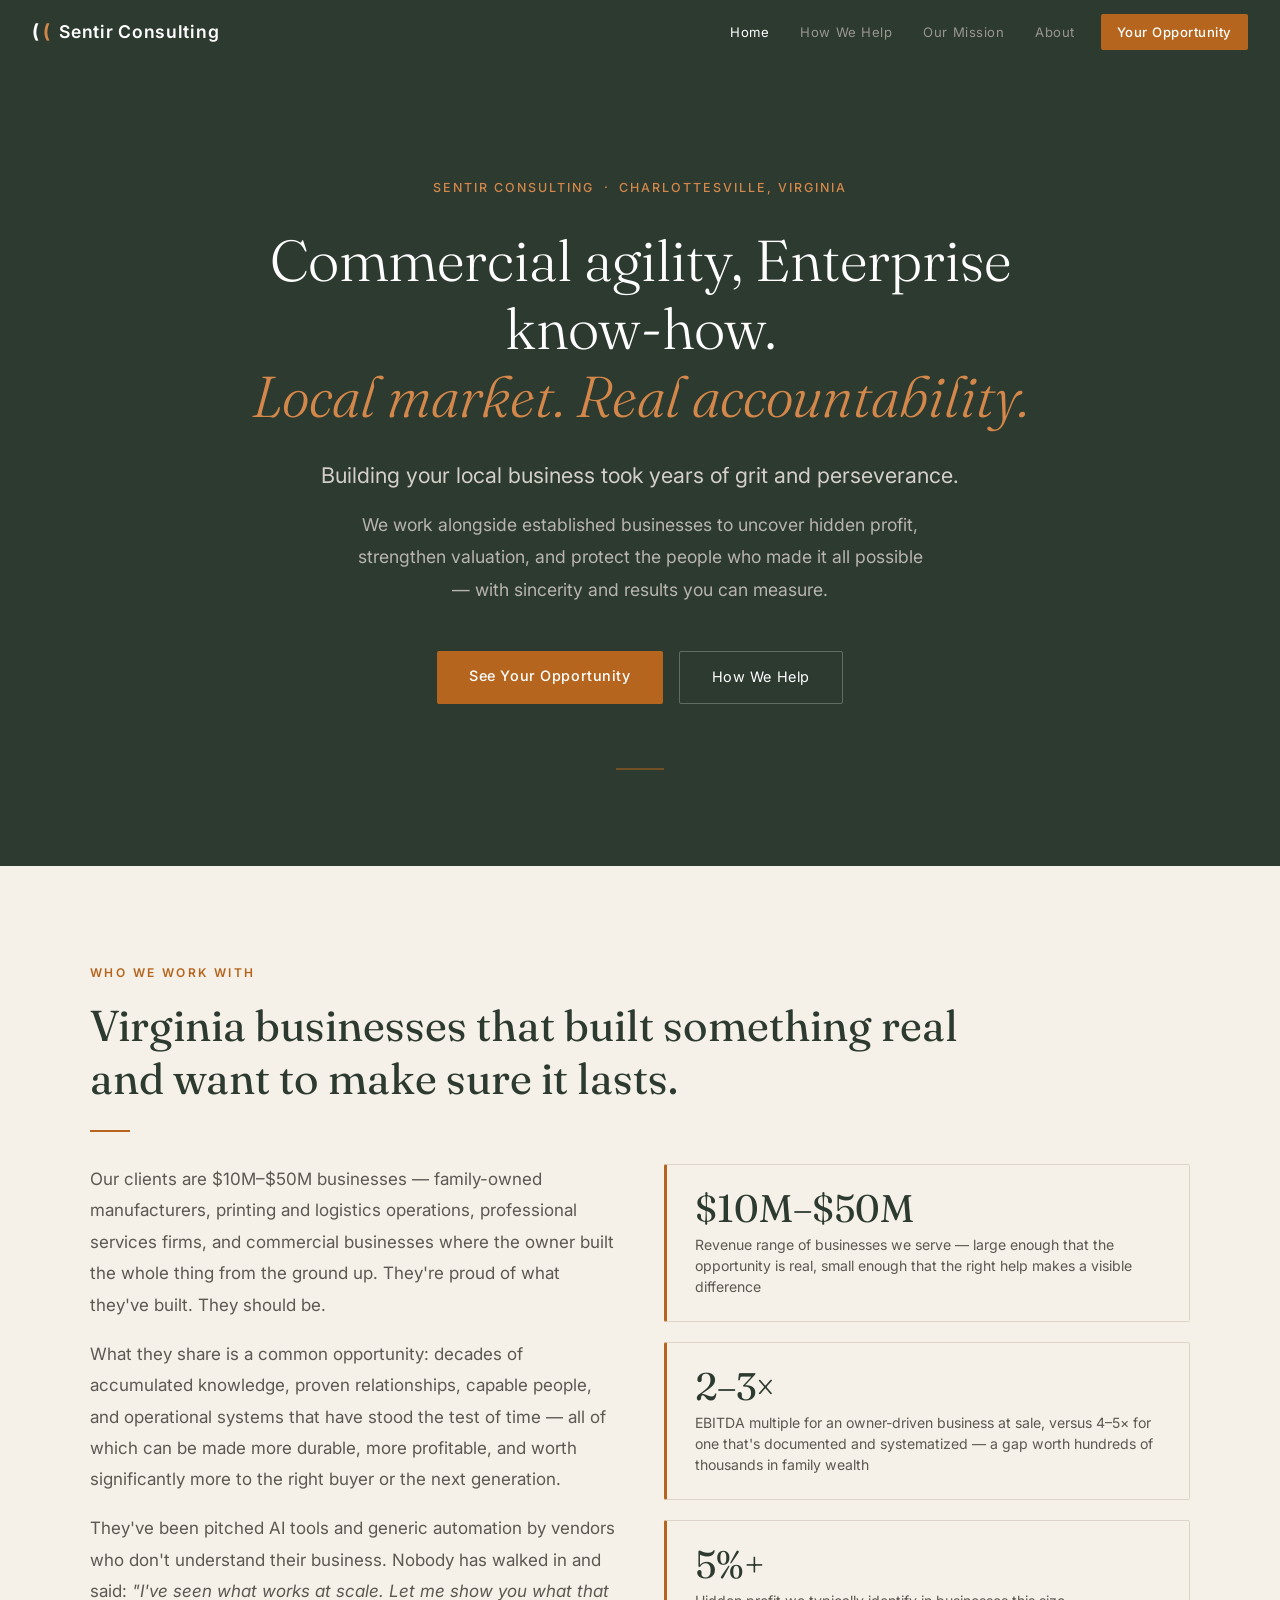
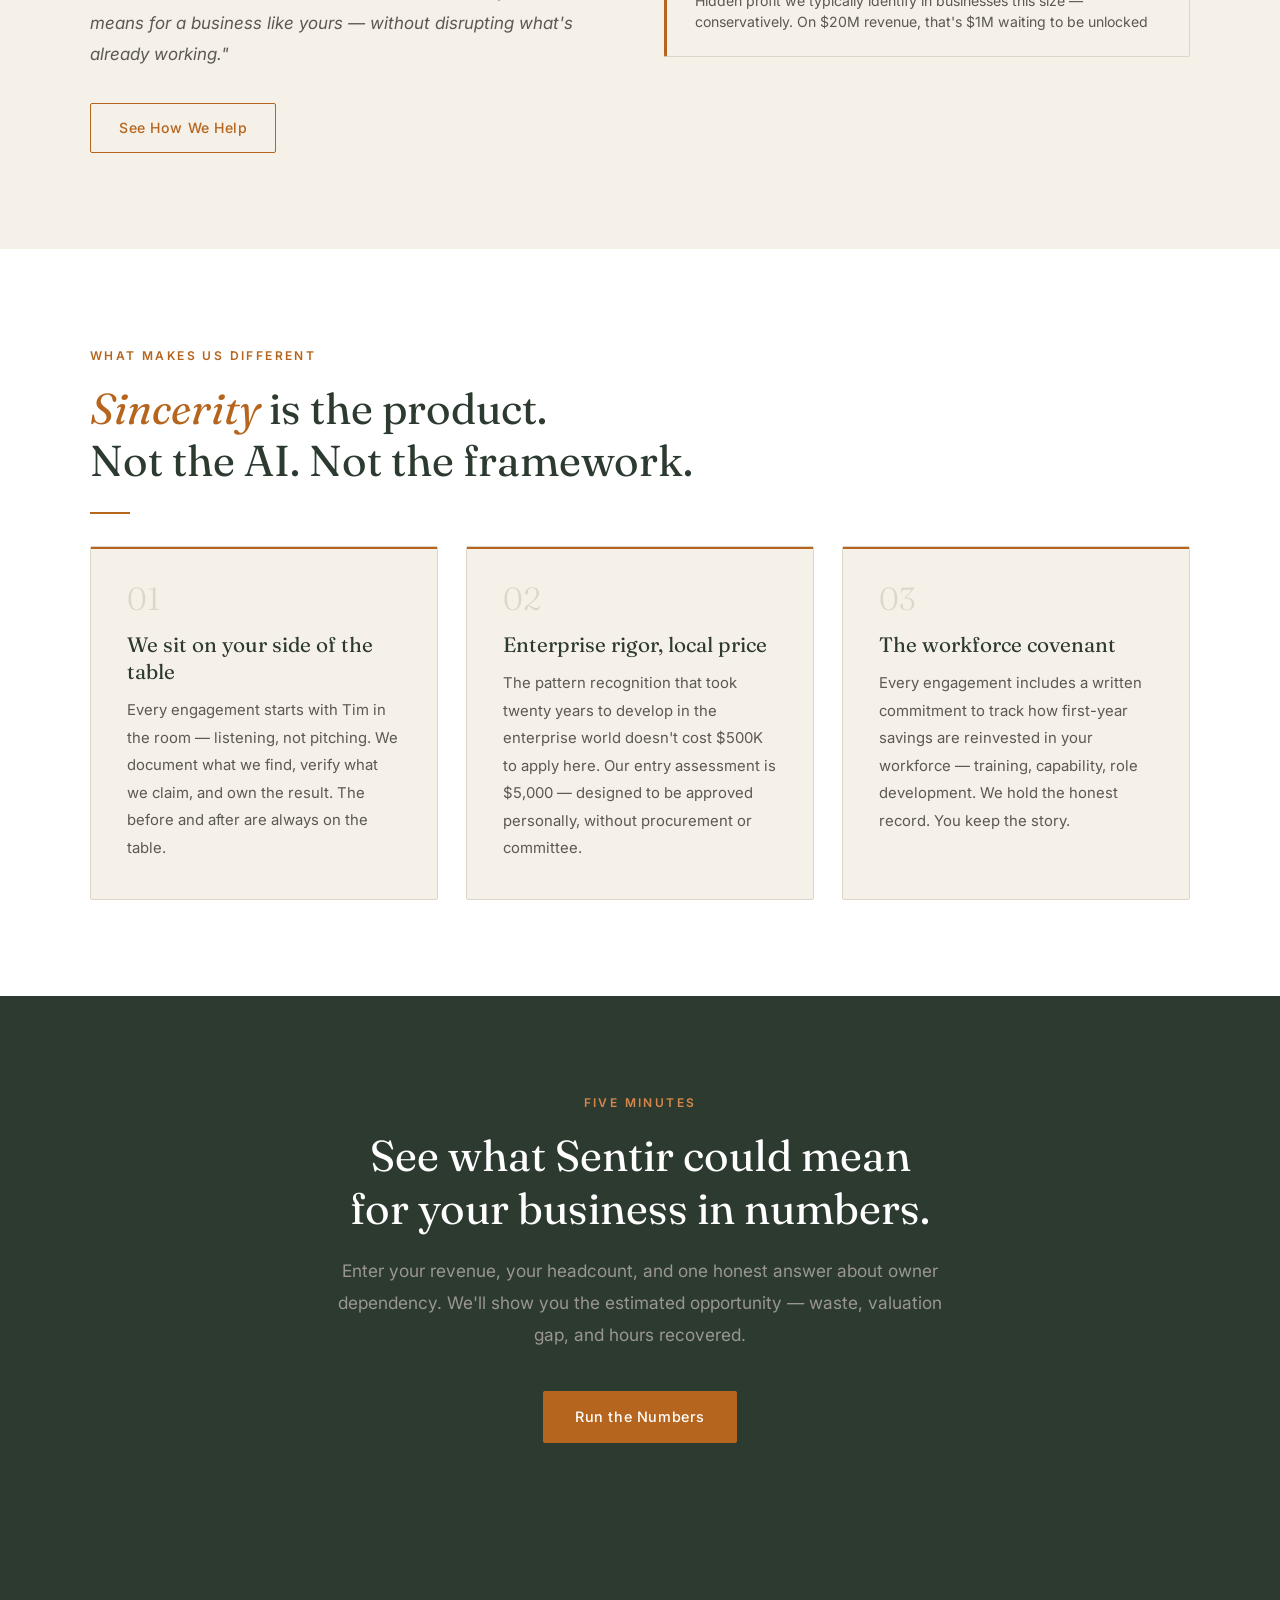
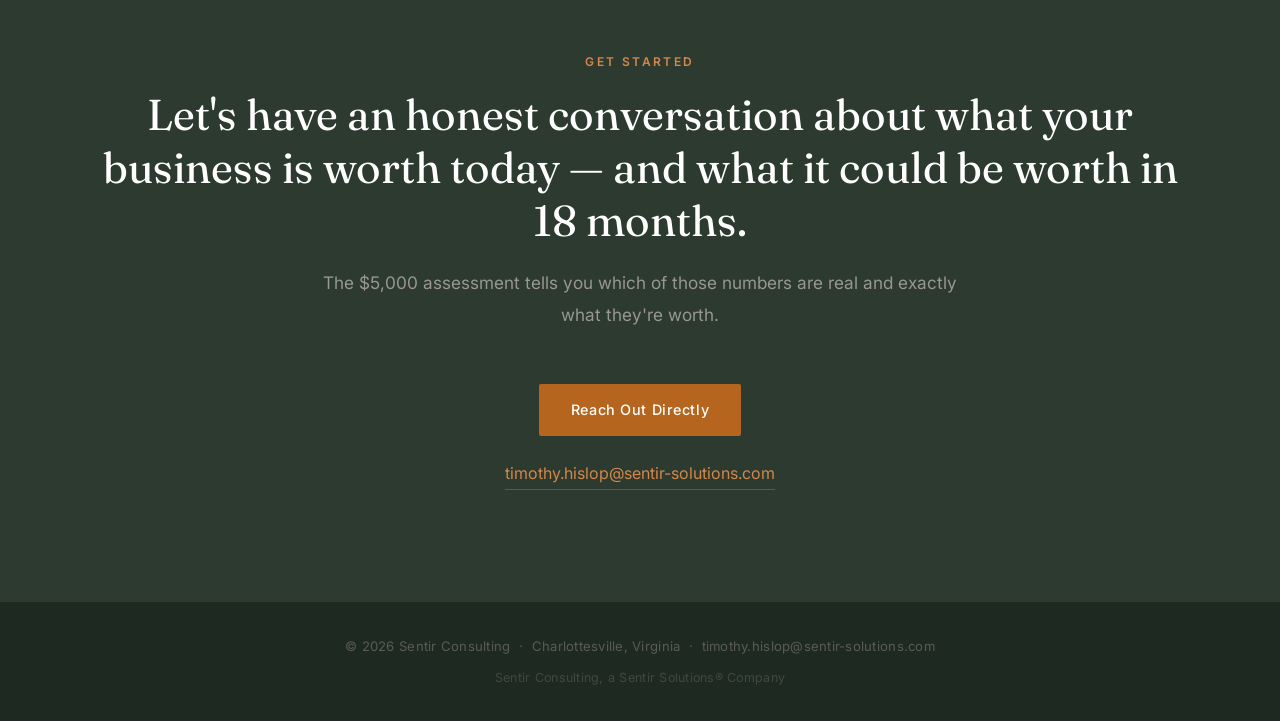
==== commit 46e1e50e: "Footer: Sentir Consulting, a Sentir Solutions Company attribution on all pages + Magnifica Humanitas" ====
--- a/index.html
+++ b/index.html
@@ -21,7 +21,17 @@
       <a href="about.html" class="nav-link">About</a>
       <a href="opportunity.html" class="nav-link cta">Your Opportunity</a>
     </div>
+    <button class="nav-hamburger" id="navHamburger" aria-label="Open menu" aria-expanded="false">
+      <span></span><span></span><span></span>
+    </button>
   </nav>
+  <div class="mobile-menu" id="mobileMenu">
+    <a href="index.html" class="mob-link active">Home</a>
+    <a href="how-we-help.html" class="mob-link">How We Help</a>
+    <a href="mission.html" class="mob-link">Our Mission</a>
+    <a href="about.html" class="mob-link">About</a>
+    <a href="opportunity.html" class="mob-link cta">Your Opportunity</a>
+  </div>
 
   <!-- HERO -->
   <section class="hero">
@@ -160,7 +170,7 @@
     <p>© 2026 Sentir Consulting &nbsp;·&nbsp; Charlottesville, Virginia &nbsp;·&nbsp;
       <a href="mailto:timothy.hislop@sentir-solutions.com">timothy.hislop@sentir-solutions.com</a>
     </p>
-    <p style="margin-top:0.5rem; font-size:0.78rem; opacity:0.6;">An operating practice of <a href="https://sentir-solutions.com" style="color:inherit;">Sentir Solutions®</a></p>
+    <p style="margin-top:0.5rem; font-size:0.78rem; opacity:0.6;">Sentir Consulting, a <a href="https://sentirsolutions.github.io/sentir-solutions-site/" style="color:inherit;">Sentir Solutions®</a> Company</p>
 </footer>
 
   <script>
@@ -170,5 +180,6 @@
     );
     document.querySelectorAll('.fade-in').forEach(el => observer.observe(el));
   </script>
+  <script src="js/nav.js"></script>
 </body>
 </html>
--- a/css/styles.css
+++ b/css/styles.css
@@ -460,3 +460,70 @@
   .contact-section { padding: 5rem 1.25rem; }
   .hero-intro { white-space: normal; font-size: 1.15rem; }
 }
+
+/* ── MOBILE NAV HAMBURGER ── */
+.nav-hamburger {
+  display: none;
+  flex-direction: column;
+  justify-content: center;
+  gap: 5px;
+  background: none;
+  border: none;
+  cursor: pointer;
+  padding: 0.4rem;
+  z-index: 201;
+}
+.nav-hamburger span {
+  display: block;
+  width: 22px;
+  height: 2px;
+  background: #FFFFFF;
+  border-radius: 2px;
+  transition: transform 0.25s, opacity 0.2s;
+}
+.nav-hamburger.open span:nth-child(1) { transform: translateY(7px) rotate(45deg); }
+.nav-hamburger.open span:nth-child(2) { opacity: 0; }
+.nav-hamburger.open span:nth-child(3) { transform: translateY(-7px) rotate(-45deg); }
+
+.mobile-menu {
+  display: none;
+  position: fixed;
+  top: var(--nav-h);
+  left: 0;
+  right: 0;
+  background: var(--dark);
+  border-top: 1px solid rgba(255,255,255,0.08);
+  z-index: 200;
+  padding: 1rem 1.5rem 1.5rem;
+  flex-direction: column;
+  gap: 0.25rem;
+}
+.mobile-menu.open { display: flex; }
+.mobile-menu .mob-link {
+  font-family: 'Inter', sans-serif;
+  font-size: 0.9rem;
+  font-weight: 400;
+  letter-spacing: 0.04em;
+  color: #9A9690;
+  text-decoration: none;
+  padding: 0.65rem 0.75rem;
+  border-radius: 4px;
+  transition: color 0.2s, background 0.2s;
+}
+.mobile-menu .mob-link:hover { color: #FFFFFF; background: rgba(255,255,255,0.05); }
+.mobile-menu .mob-link.active { color: #FFFFFF; }
+.mobile-menu .mob-link.cta {
+  background: var(--accent);
+  color: #FFFFFF;
+  font-weight: 500;
+  text-align: center;
+  margin-top: 0.5rem;
+  padding: 0.75rem 1rem;
+}
+.mobile-menu .mob-link.cta:hover { background: var(--accent-lt); }
+
+@media (max-width: 640px) {
+  .nav-links { display: none; }
+  .nav-hamburger { display: flex; }
+  /* override the 680px shrink rules that no longer apply */
+}
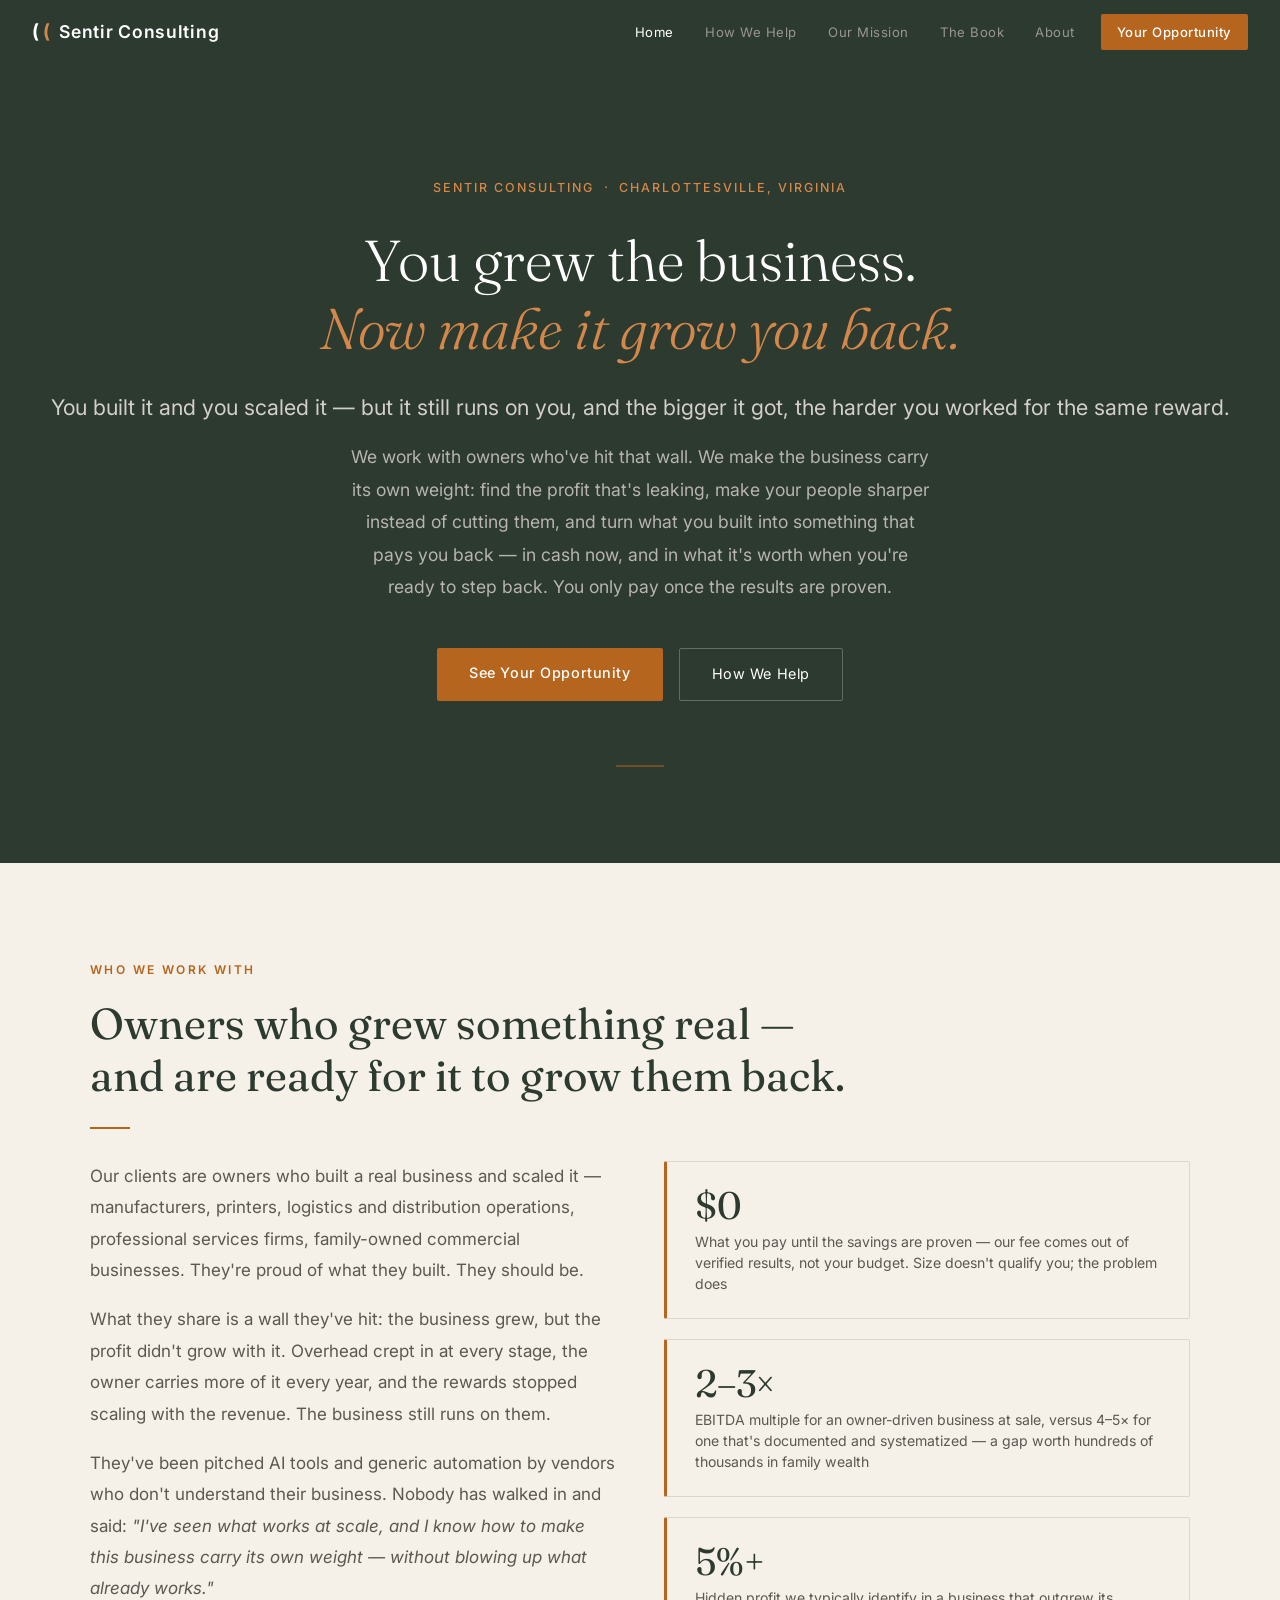
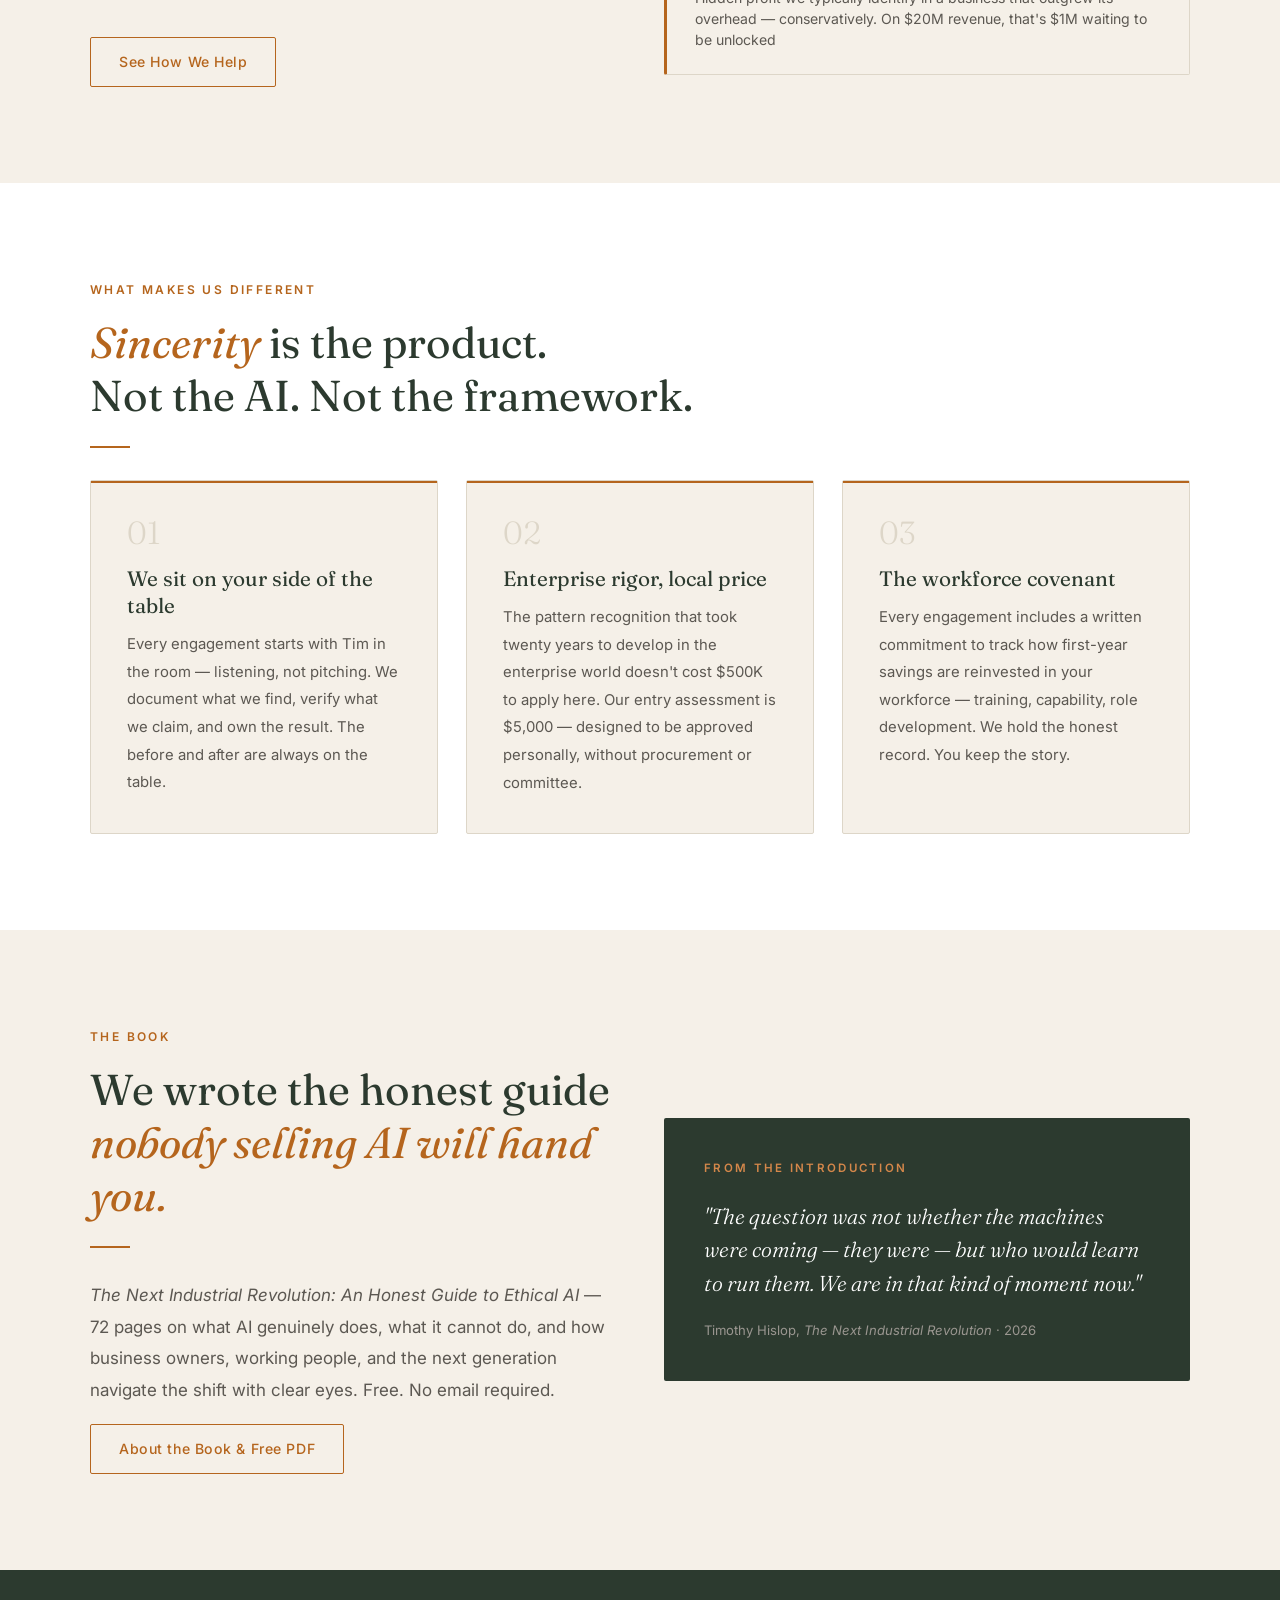
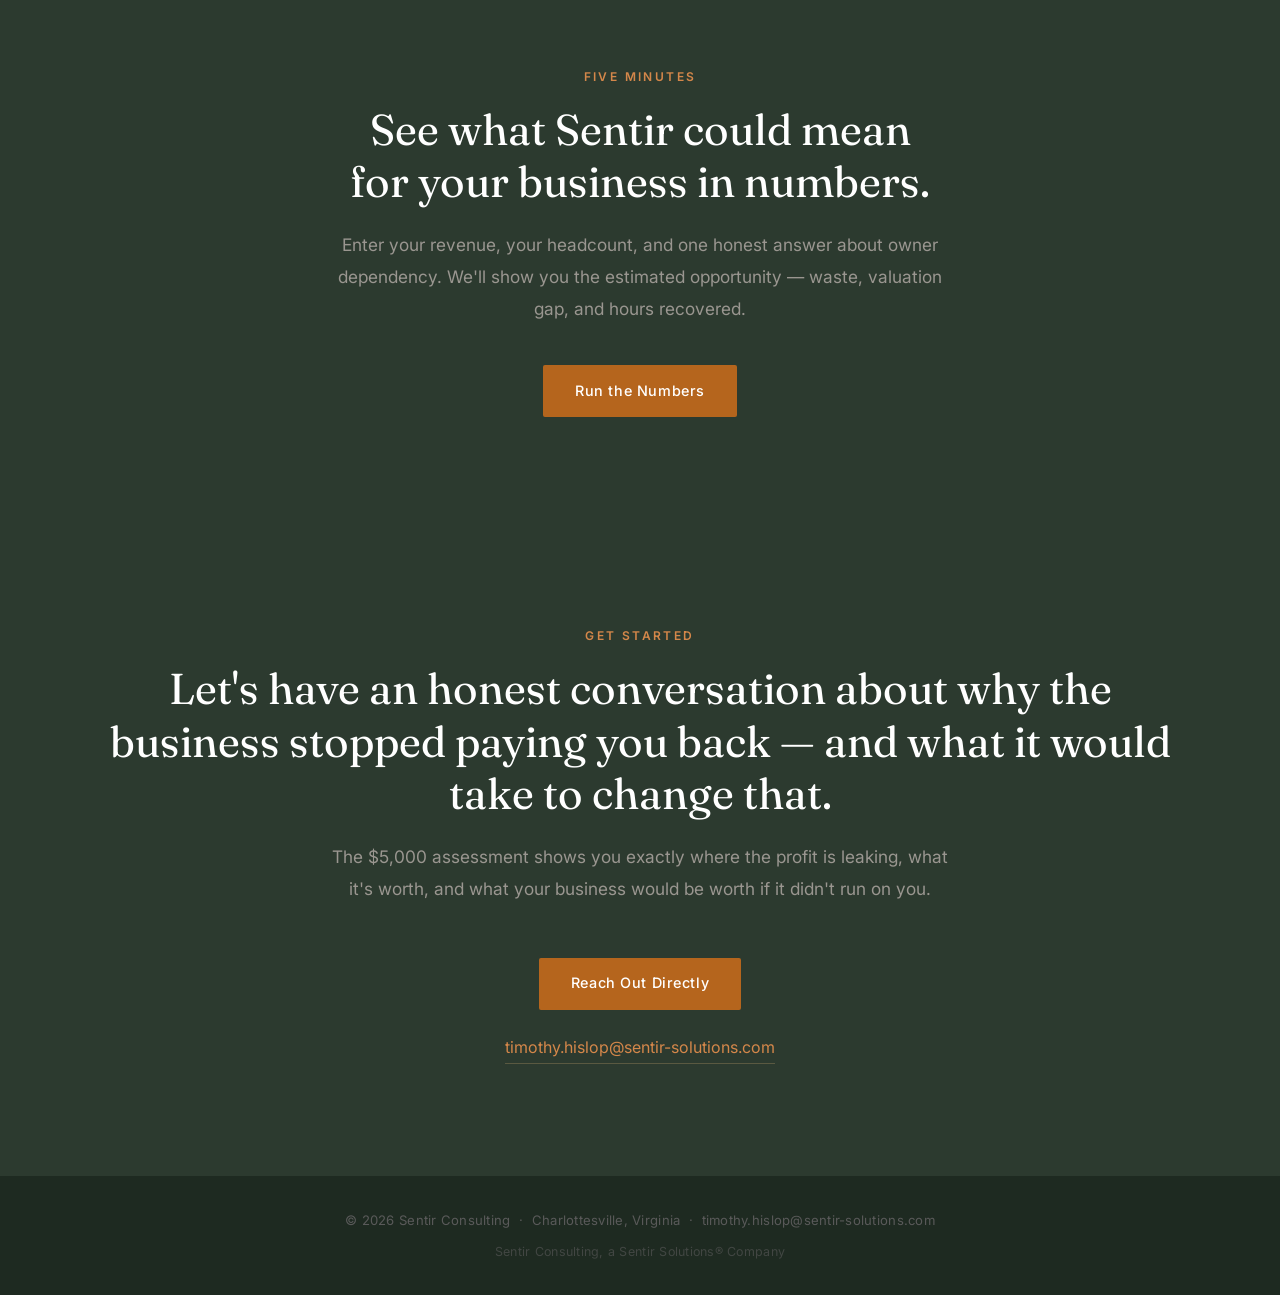
==== commit 2a77d1ec: "Add The Next Industrial Revolution book page with free PDF download; add The Book to site nav and ho" ====
--- a/index.html
+++ b/index.html
@@ -3,8 +3,8 @@
 <head>
   <meta charset="UTF-8" />
   <meta name="viewport" content="width=device-width, initial-scale=1.0" />
-  <title>Sentir Consulting — Real Results for Established Businesses</title>
-  <meta name="description" content="Sentir Consulting helps Virginia businesses ($10M–$50M) unlock hidden profit, strengthen their people and systems, and increase valuation — with sincerity and measurable results." />
+  <title>Sentir Consulting — Now Make the Business Grow You Back</title>
+  <meta name="description" content="Sentir Consulting works with owners whose business grew but whose profit didn't — finding the profit that's leaking, sharpening the team instead of cutting it, and turning what you built into something that pays you back. You only pay once results are proven." />
   <link rel="preconnect" href="https://fonts.googleapis.com" />
   <link rel="preconnect" href="https://fonts.gstatic.com" crossorigin />
   <link href="https://fonts.googleapis.com/css2?family=Fraunces:ital,opsz,wght@0,9..144,300;0,9..144,400;0,9..144,600;1,9..144,300&family=Inter:wght@300;400;500;600&display=swap" rel="stylesheet" />
@@ -18,6 +18,7 @@
       <a href="index.html" class="nav-link active">Home</a>
       <a href="how-we-help.html" class="nav-link">How We Help</a>
       <a href="mission.html" class="nav-link">Our Mission</a>
+      <a href="the-book.html" class="nav-link">The Book</a>
       <a href="about.html" class="nav-link">About</a>
       <a href="opportunity.html" class="nav-link cta">Your Opportunity</a>
     </div>
@@ -29,6 +30,7 @@
     <a href="index.html" class="mob-link active">Home</a>
     <a href="how-we-help.html" class="mob-link">How We Help</a>
     <a href="mission.html" class="mob-link">Our Mission</a>
+    <a href="the-book.html" class="mob-link">The Book</a>
     <a href="about.html" class="mob-link">About</a>
     <a href="opportunity.html" class="mob-link cta">Your Opportunity</a>
   </div>
@@ -36,11 +38,12 @@
   <!-- HERO -->
   <section class="hero">
     <p class="hero-eyebrow">Sentir Consulting &nbsp;·&nbsp; Charlottesville, Virginia</p>
-    <h1>Commercial agility, Enterprise know-how.<br /><em>Local market. Real accountability.</em></h1>
-    <p class="hero-intro">Building your local business took years of grit and perseverance.</p>
+    <h1>You grew the business.<br /><em>Now make it grow you back.</em></h1>
+    <p class="hero-intro">You built it and you scaled it — but it still runs on you, and the bigger it got, the harder you worked for the same reward.</p>
     <p class="hero-sub">
-      We work alongside established businesses to uncover hidden profit, strengthen valuation,
-      and protect the people who made it all possible — with sincerity and results you can measure.
+      We work with owners who've hit that wall. We make the business carry its own weight: find the profit that's leaking,
+      make your people sharper instead of cutting them, and turn what you built into something that pays you back —
+      in cash now, and in what it's worth when you're ready to step back. You only pay once the results are proven.
     </p>
     <div class="hero-actions">
       <a href="opportunity.html" class="btn-primary">See Your Opportunity</a>
@@ -53,25 +56,24 @@
   <section>
     <div class="container">
       <p class="section-label fade-in">Who We Work With</p>
-      <h2 class="fade-in">Virginia businesses that built something real<br />and want to make sure it lasts.</h2>
+      <h2 class="fade-in">Owners who grew something real —<br />and are ready for it to grow them back.</h2>
       <div class="divider fade-in"></div>
       <div style="display:grid; grid-template-columns:1fr 1fr; gap:3rem; margin-top:1rem;" class="two-col">
         <div class="fade-in">
           <p style="color:var(--muted); margin-bottom:1.1rem;">
-            Our clients are $10M–$50M businesses — family-owned manufacturers, printing and logistics operations,
-            professional services firms, and commercial businesses where the owner built the whole thing
-            from the ground up. They're proud of what they've built. They should be.
+            Our clients are owners who built a real business and scaled it — manufacturers, printers,
+            logistics and distribution operations, professional services firms, family-owned commercial
+            businesses. They're proud of what they built. They should be.
           </p>
           <p style="color:var(--muted); margin-bottom:1.1rem;">
-            What they share is a common opportunity: decades of accumulated knowledge, proven relationships,
-            capable people, and operational systems that have stood the test of time — all of which
-            can be made more durable, more profitable, and worth significantly more to the right buyer
-            or the next generation.
+            What they share is a wall they've hit: the business grew, but the profit didn't grow with it.
+            Overhead crept in at every stage, the owner carries more of it every year, and the rewards
+            stopped scaling with the revenue. The business still runs on them.
           </p>
           <p style="color:var(--muted);">
             They've been pitched AI tools and generic automation by vendors who don't understand
-            their business. Nobody has walked in and said: <em>"I've seen what works at scale.
-            Let me show you what that means for a business like yours — without disrupting what's already working."</em>
+            their business. Nobody has walked in and said: <em>"I've seen what works at scale, and I know
+            how to make this business carry its own weight — without blowing up what already works."</em>
           </p>
           <div style="margin-top:2rem;">
             <a href="how-we-help.html" class="btn-outline">See How We Help</a>
@@ -79,8 +81,8 @@
         </div>
         <div style="display:flex; flex-direction:column; gap:1.25rem;" class="fade-in">
           <div class="stat-card">
-            <div class="number">$10M–$50M</div>
-            <div class="label">Revenue range of businesses we serve — large enough that the opportunity is real, small enough that the right help makes a visible difference</div>
+            <div class="number">$0</div>
+            <div class="label">What you pay until the savings are proven — our fee comes out of verified results, not your budget. Size doesn't qualify you; the problem does</div>
           </div>
           <div class="stat-card">
             <div class="number">2–3×</div>
@@ -88,7 +90,7 @@
           </div>
           <div class="stat-card">
             <div class="number">5%+</div>
-            <div class="label">Hidden profit we typically identify in businesses this size — conservatively. On $20M revenue, that's $1M waiting to be unlocked</div>
+            <div class="label">Hidden profit we typically identify in a business that outgrew its overhead — conservatively. On $20M revenue, that's $1M waiting to be unlocked</div>
           </div>
         </div>
       </div>
@@ -133,6 +135,35 @@
     </div>
   </section>
 
+  <!-- THE BOOK -->
+  <section>
+    <div class="container">
+      <div class="two-col" style="display:grid; grid-template-columns:1fr 1fr; gap:3rem; align-items:center;">
+        <div class="fade-in">
+          <p class="section-label">The Book</p>
+          <h2>We wrote the honest guide<br /><em>nobody selling AI will hand you.</em></h2>
+          <div class="divider"></div>
+          <p style="color:var(--muted); margin-bottom:1.1rem;">
+            <em>The Next Industrial Revolution: An Honest Guide to Ethical AI</em> — 72 pages on
+            what AI genuinely does, what it cannot do, and how business owners, working people,
+            and the next generation navigate the shift with clear eyes. Free. No email required.
+          </p>
+          <a href="the-book.html" class="btn-outline">About the Book &amp; Free PDF</a>
+        </div>
+        <div class="fade-in">
+          <div class="callout">
+            <p class="callout-label">From the Introduction</p>
+            <blockquote>
+              "The question was not whether the machines were coming — they were — but who
+              would learn to run them. We are in that kind of moment now."
+            </blockquote>
+            <p class="callout-note">Timothy Hislop, <em>The Next Industrial Revolution</em> · 2026</p>
+          </div>
+        </div>
+      </div>
+    </div>
+  </section>
+
   <!-- CALCULATOR CTA -->
   <section style="background:var(--dark); color:#fff; text-align:center; padding:6rem 2rem;">
     <div class="container">
@@ -151,11 +182,12 @@
     <div class="container">
       <p class="section-label light fade-in">Get Started</p>
       <h2 class="light fade-in">
-        Let's have an honest conversation about what your business is worth today —
-        and what it could be worth in 18 months.
+        Let's have an honest conversation about why the business stopped paying you back —
+        and what it would take to change that.
       </h2>
       <p class="lead light fade-in" style="margin:1.25rem auto 0;">
-        The $5,000 assessment tells you which of those numbers are real and exactly what they're worth.
+        The $5,000 assessment shows you exactly where the profit is leaking, what it's worth,
+        and what your business would be worth if it didn't run on you.
       </p>
       <br />
       <a class="btn-primary fade-in" href="mailto:timothy.hislop@sentir-solutions.com" style="margin-top:1.5rem;">
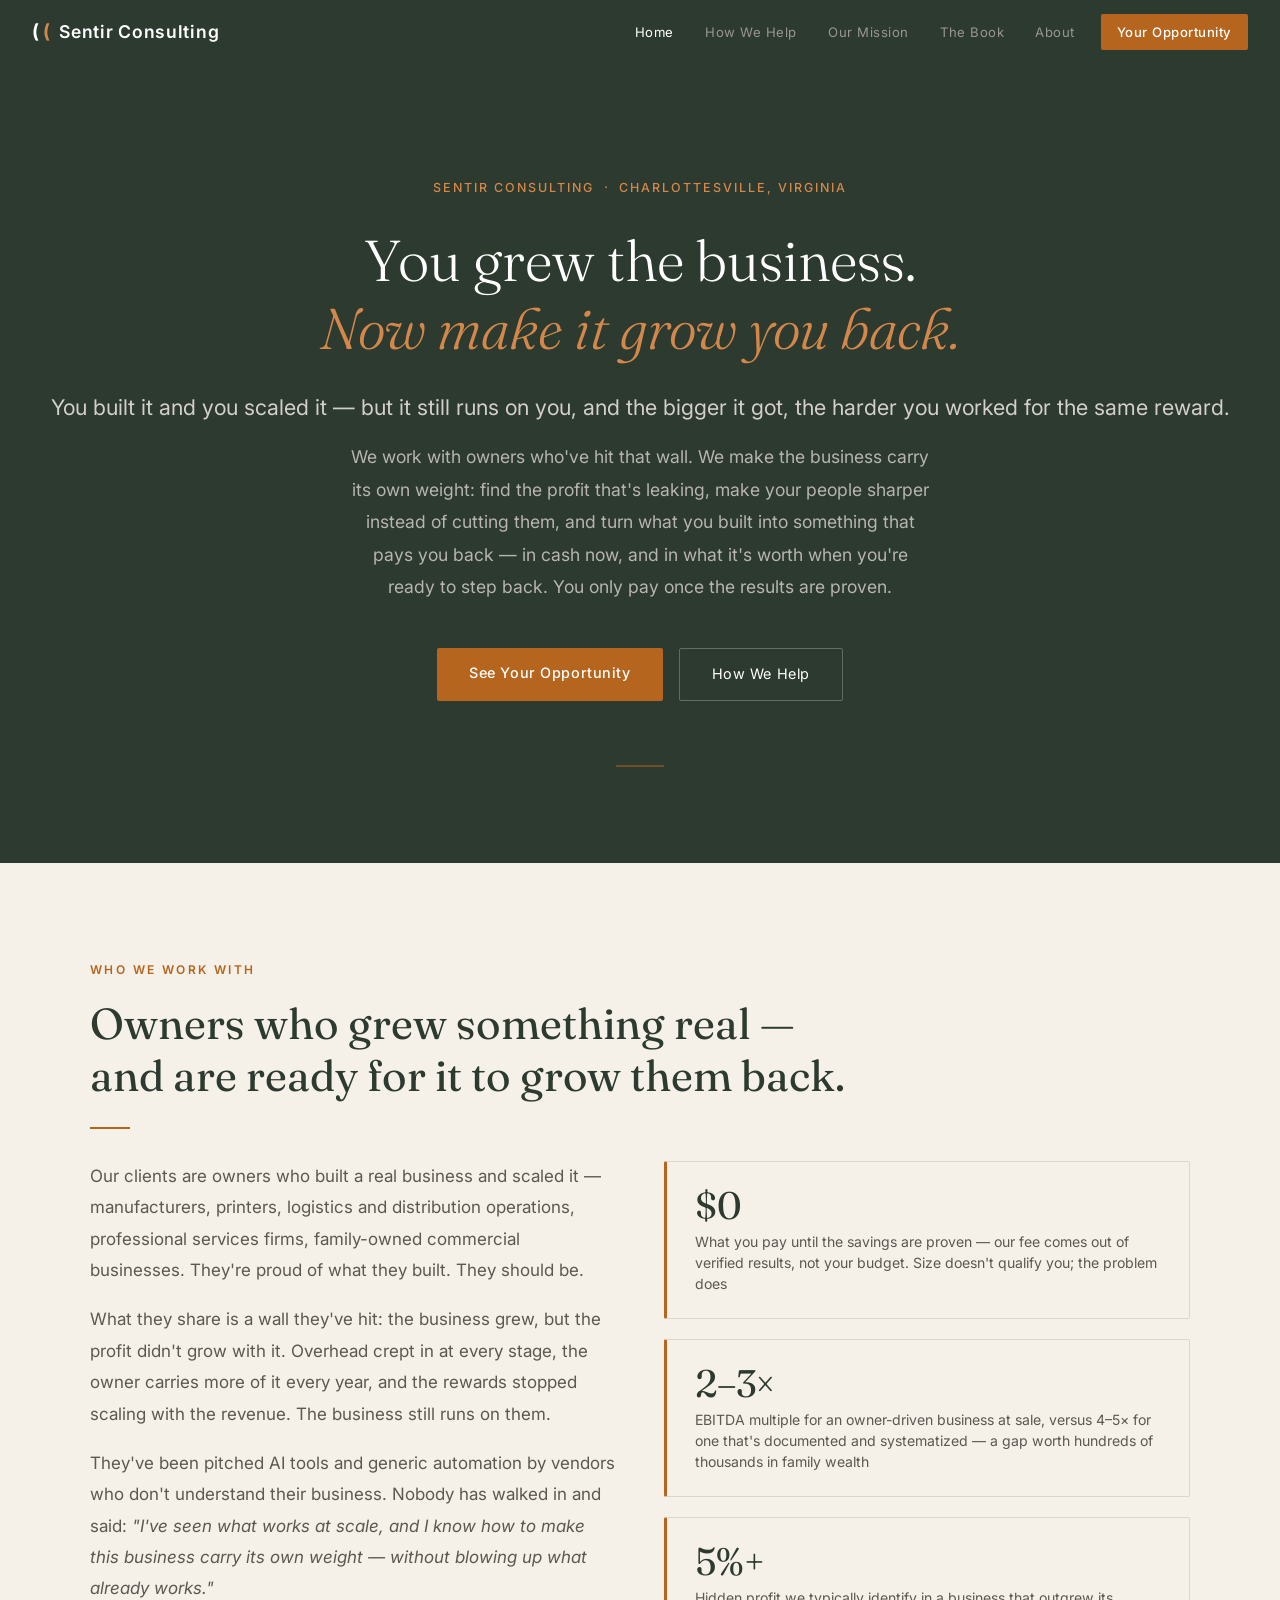
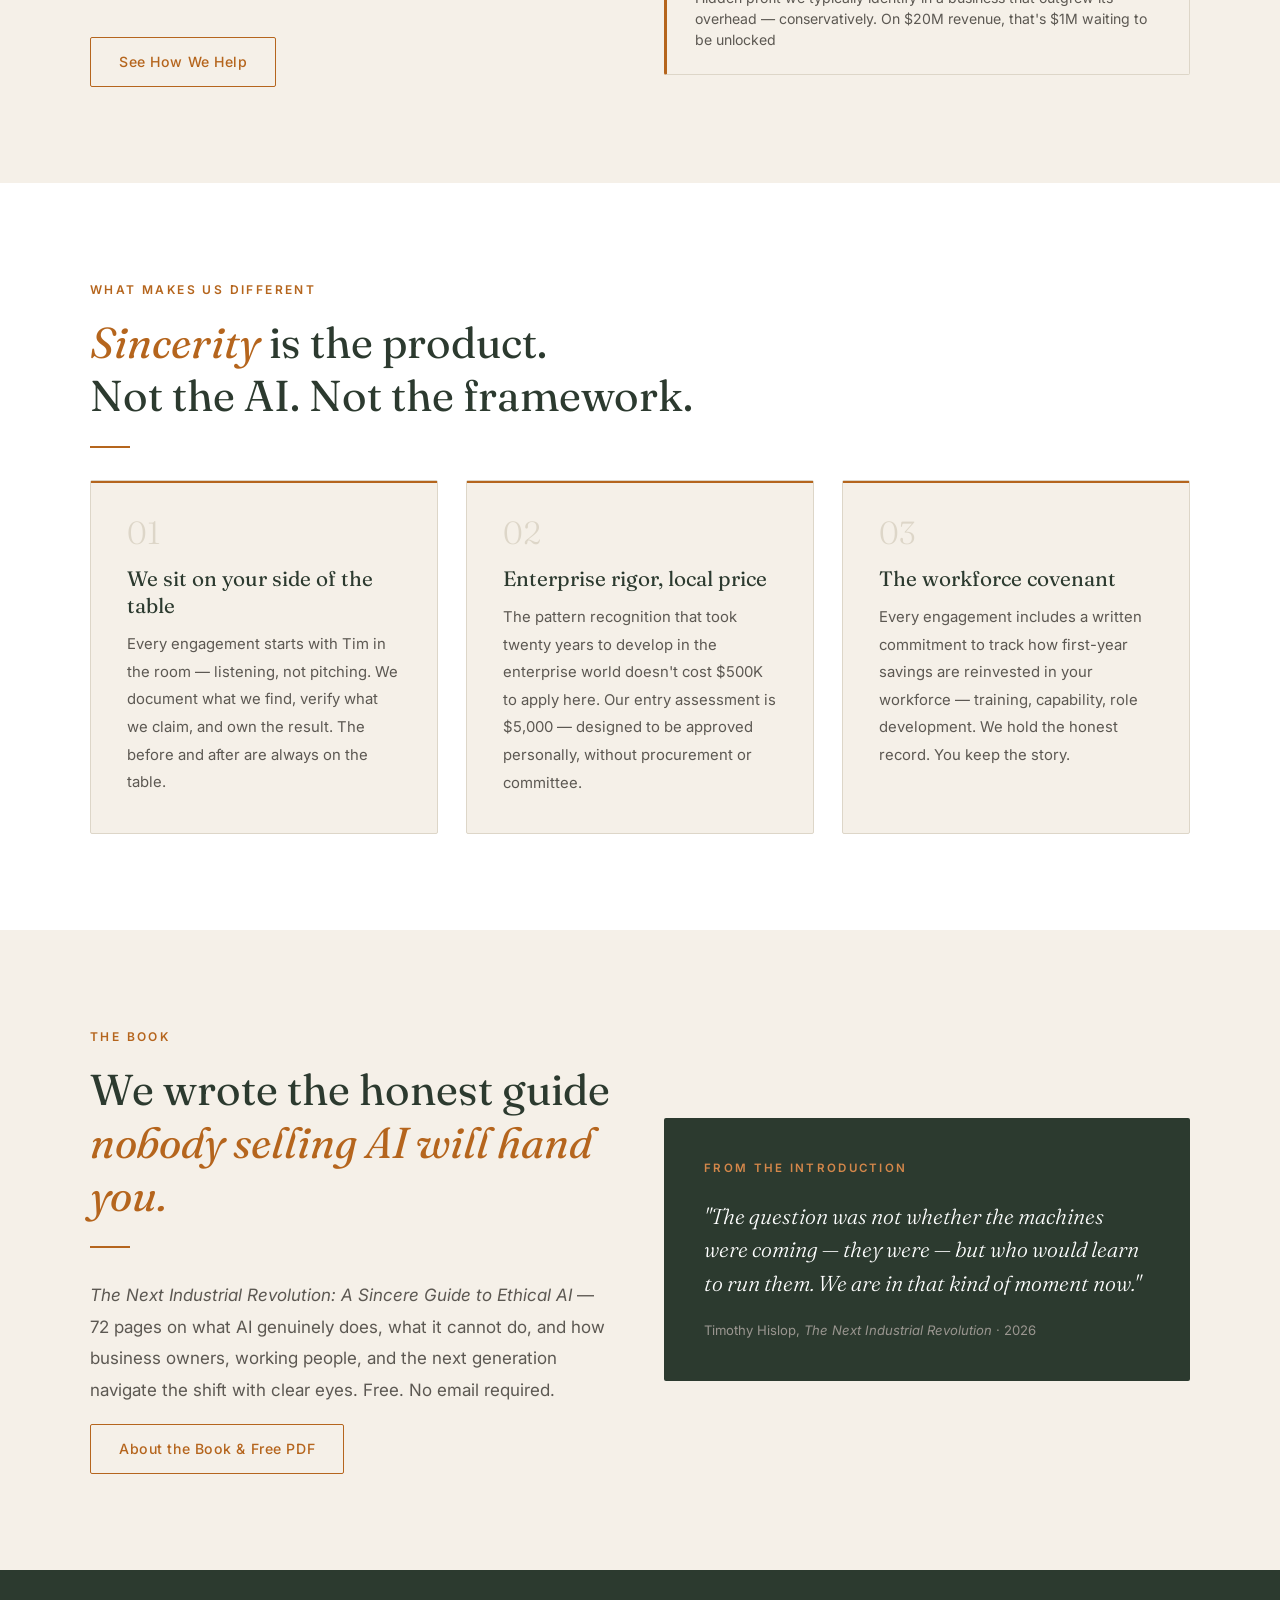
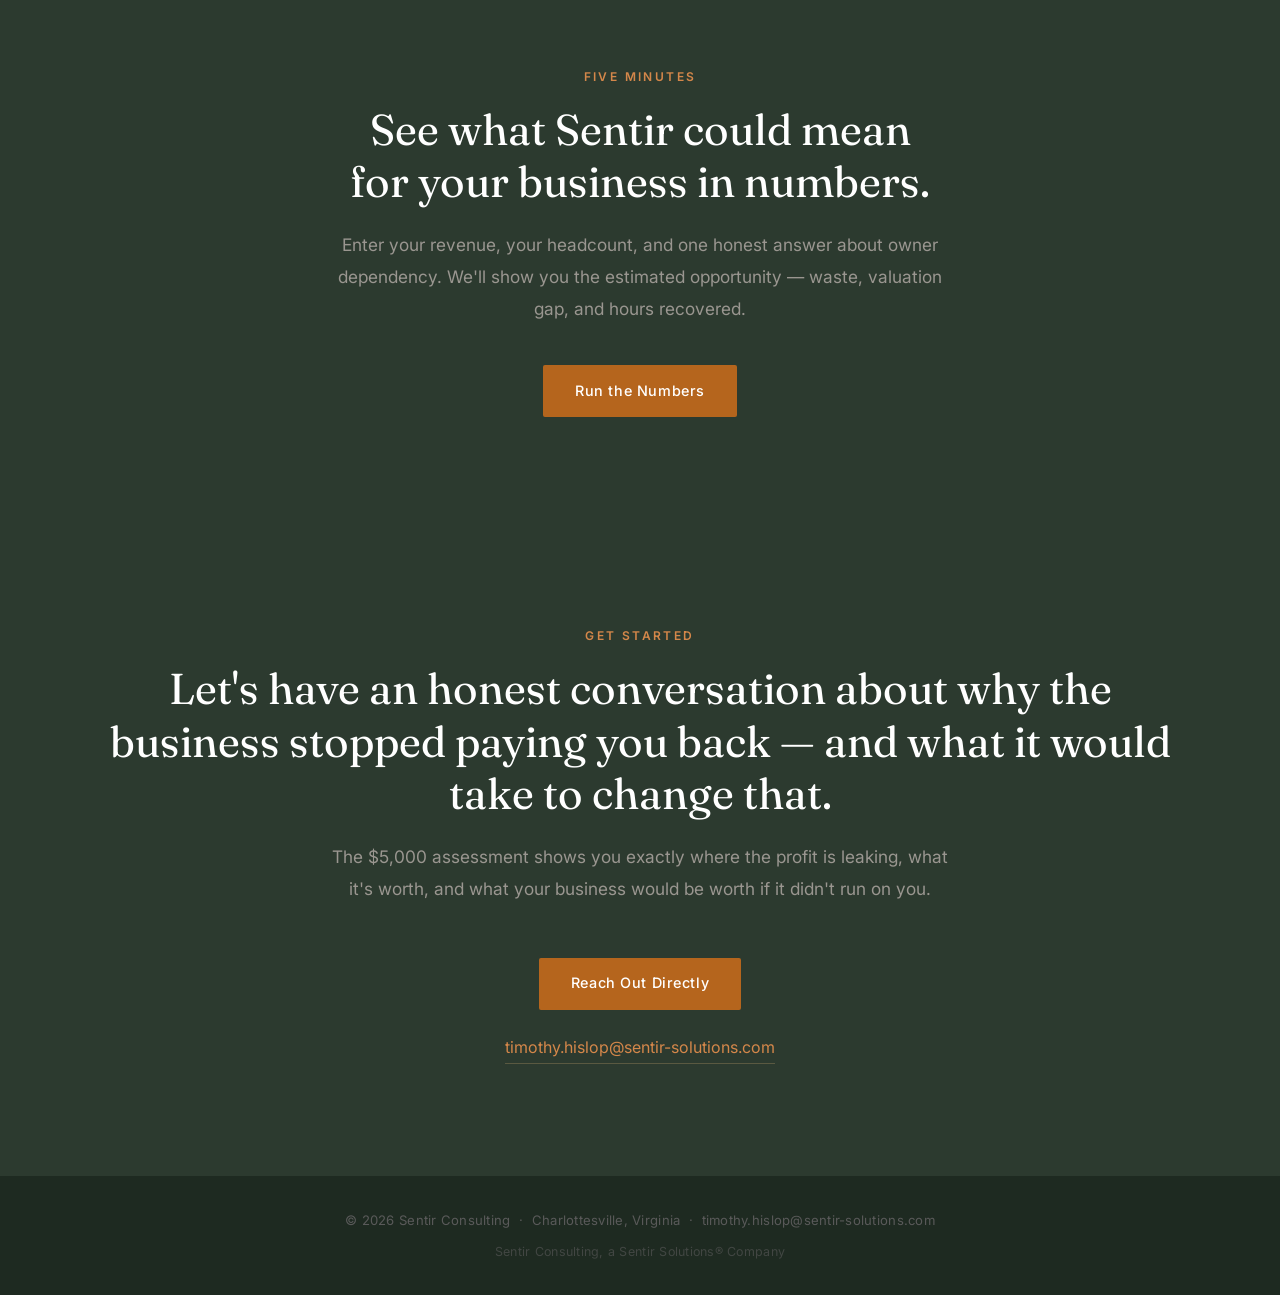
==== commit f6d68f0a: "Subtitle unified to 'A Sincere Guide to Ethical AI'; download PDF updated to v4" ====
--- a/index.html
+++ b/index.html
@@ -144,7 +144,7 @@
           <h2>We wrote the honest guide<br /><em>nobody selling AI will hand you.</em></h2>
           <div class="divider"></div>
           <p style="color:var(--muted); margin-bottom:1.1rem;">
-            <em>The Next Industrial Revolution: An Honest Guide to Ethical AI</em> — 72 pages on
+            <em>The Next Industrial Revolution: A Sincere Guide to Ethical AI</em> — 72 pages on
             what AI genuinely does, what it cannot do, and how business owners, working people,
             and the next generation navigate the shift with clear eyes. Free. No email required.
           </p>
